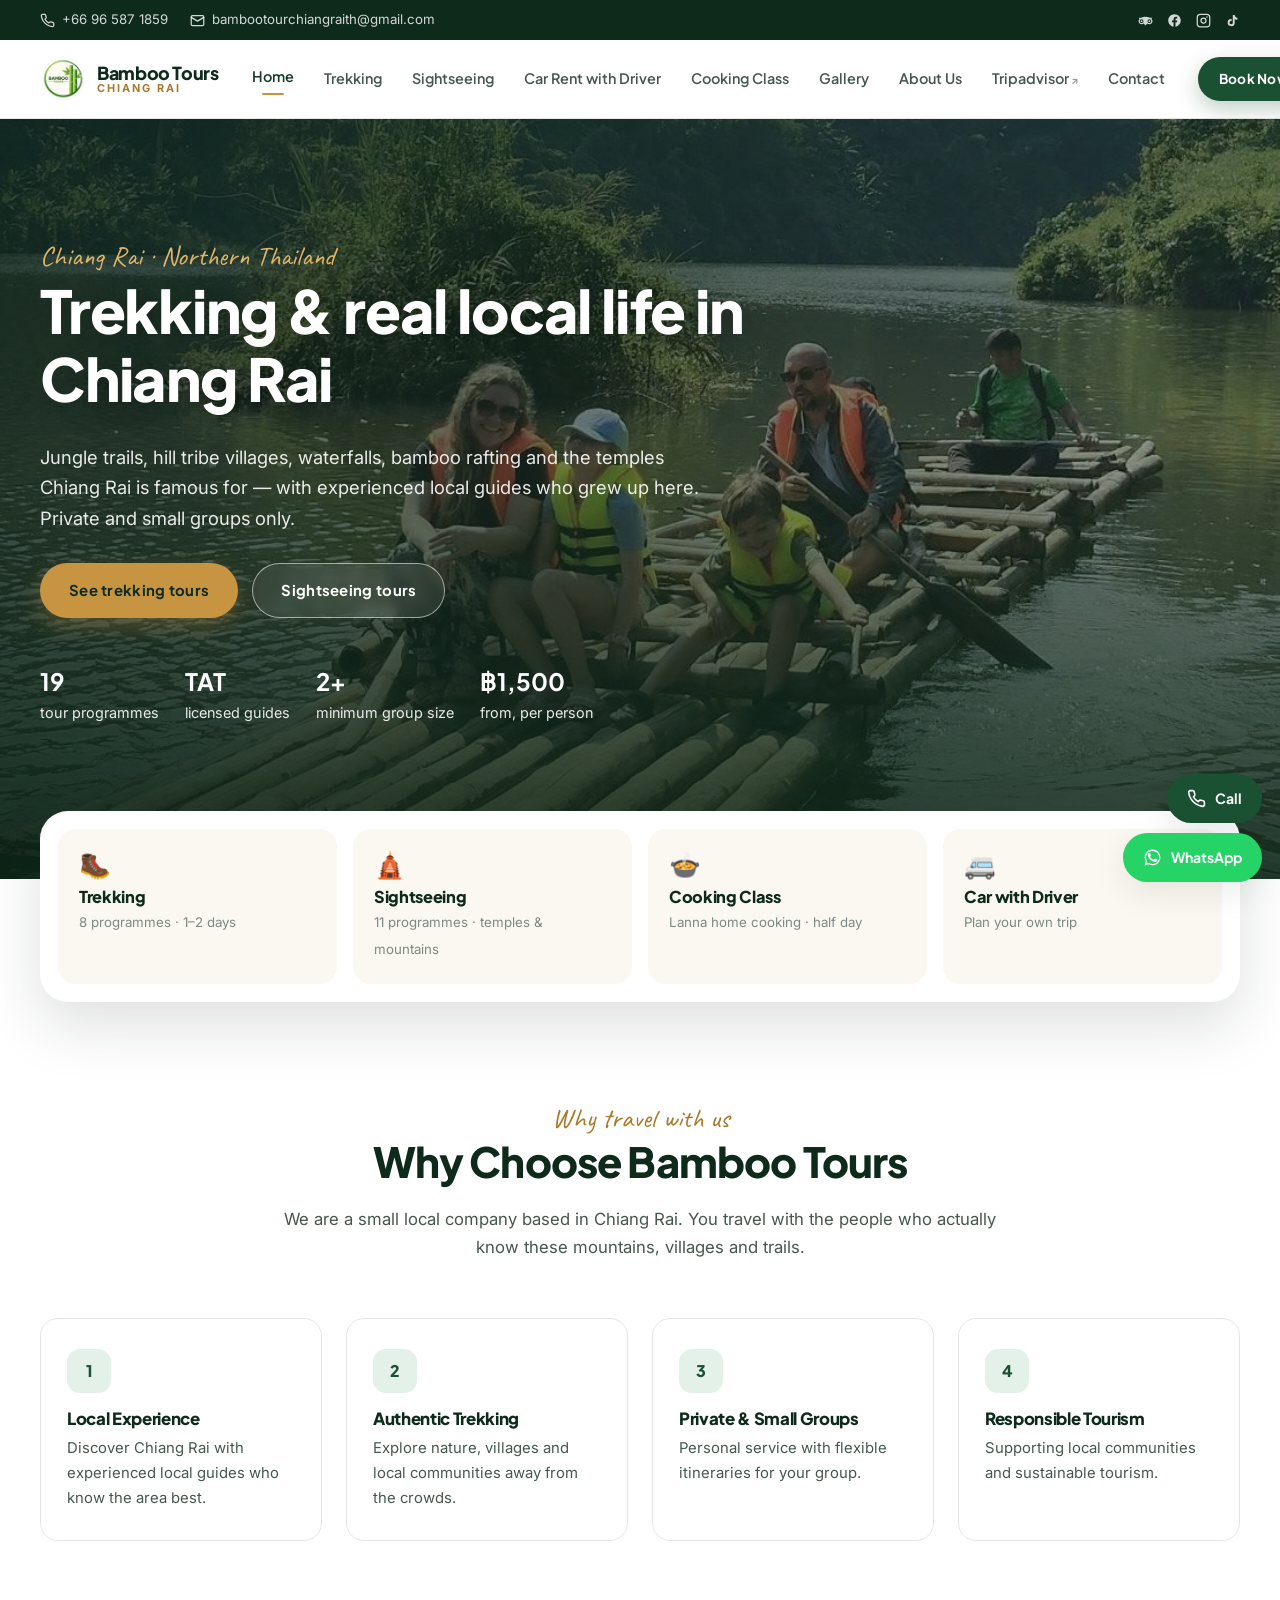
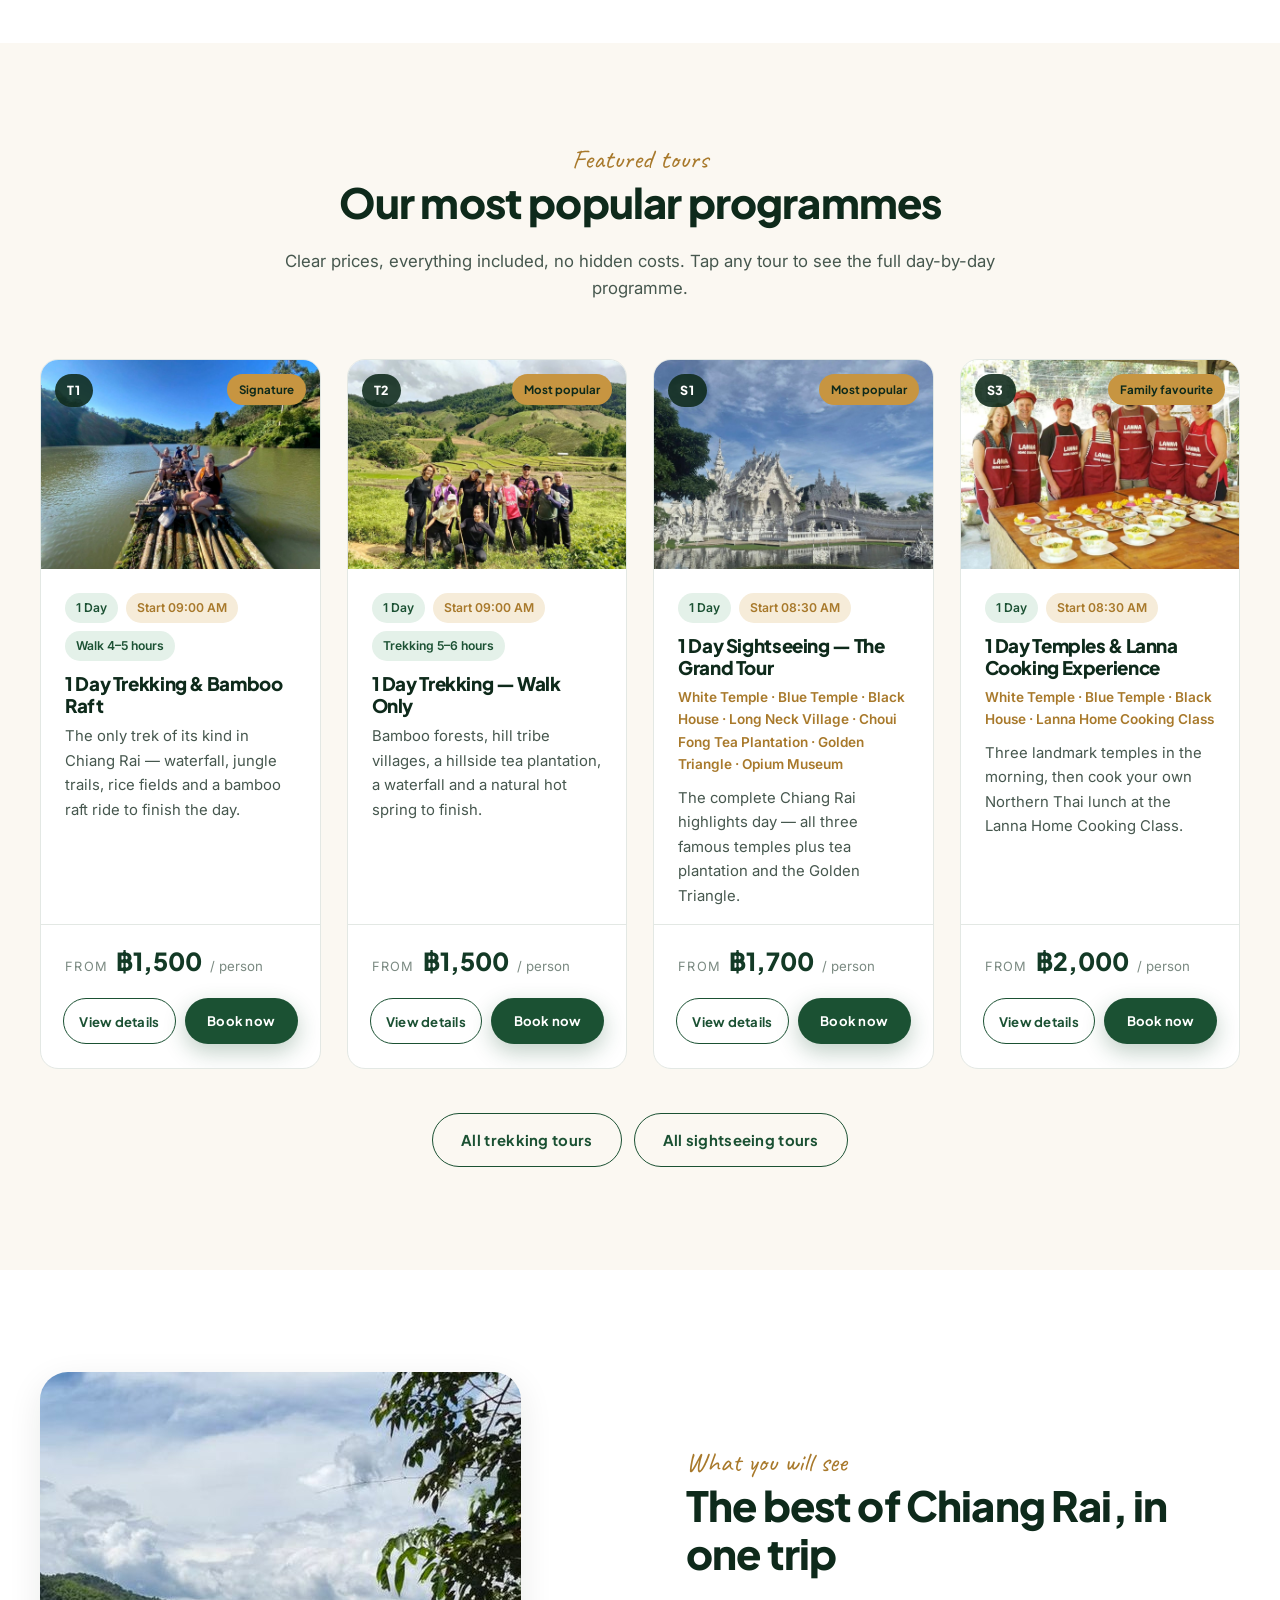
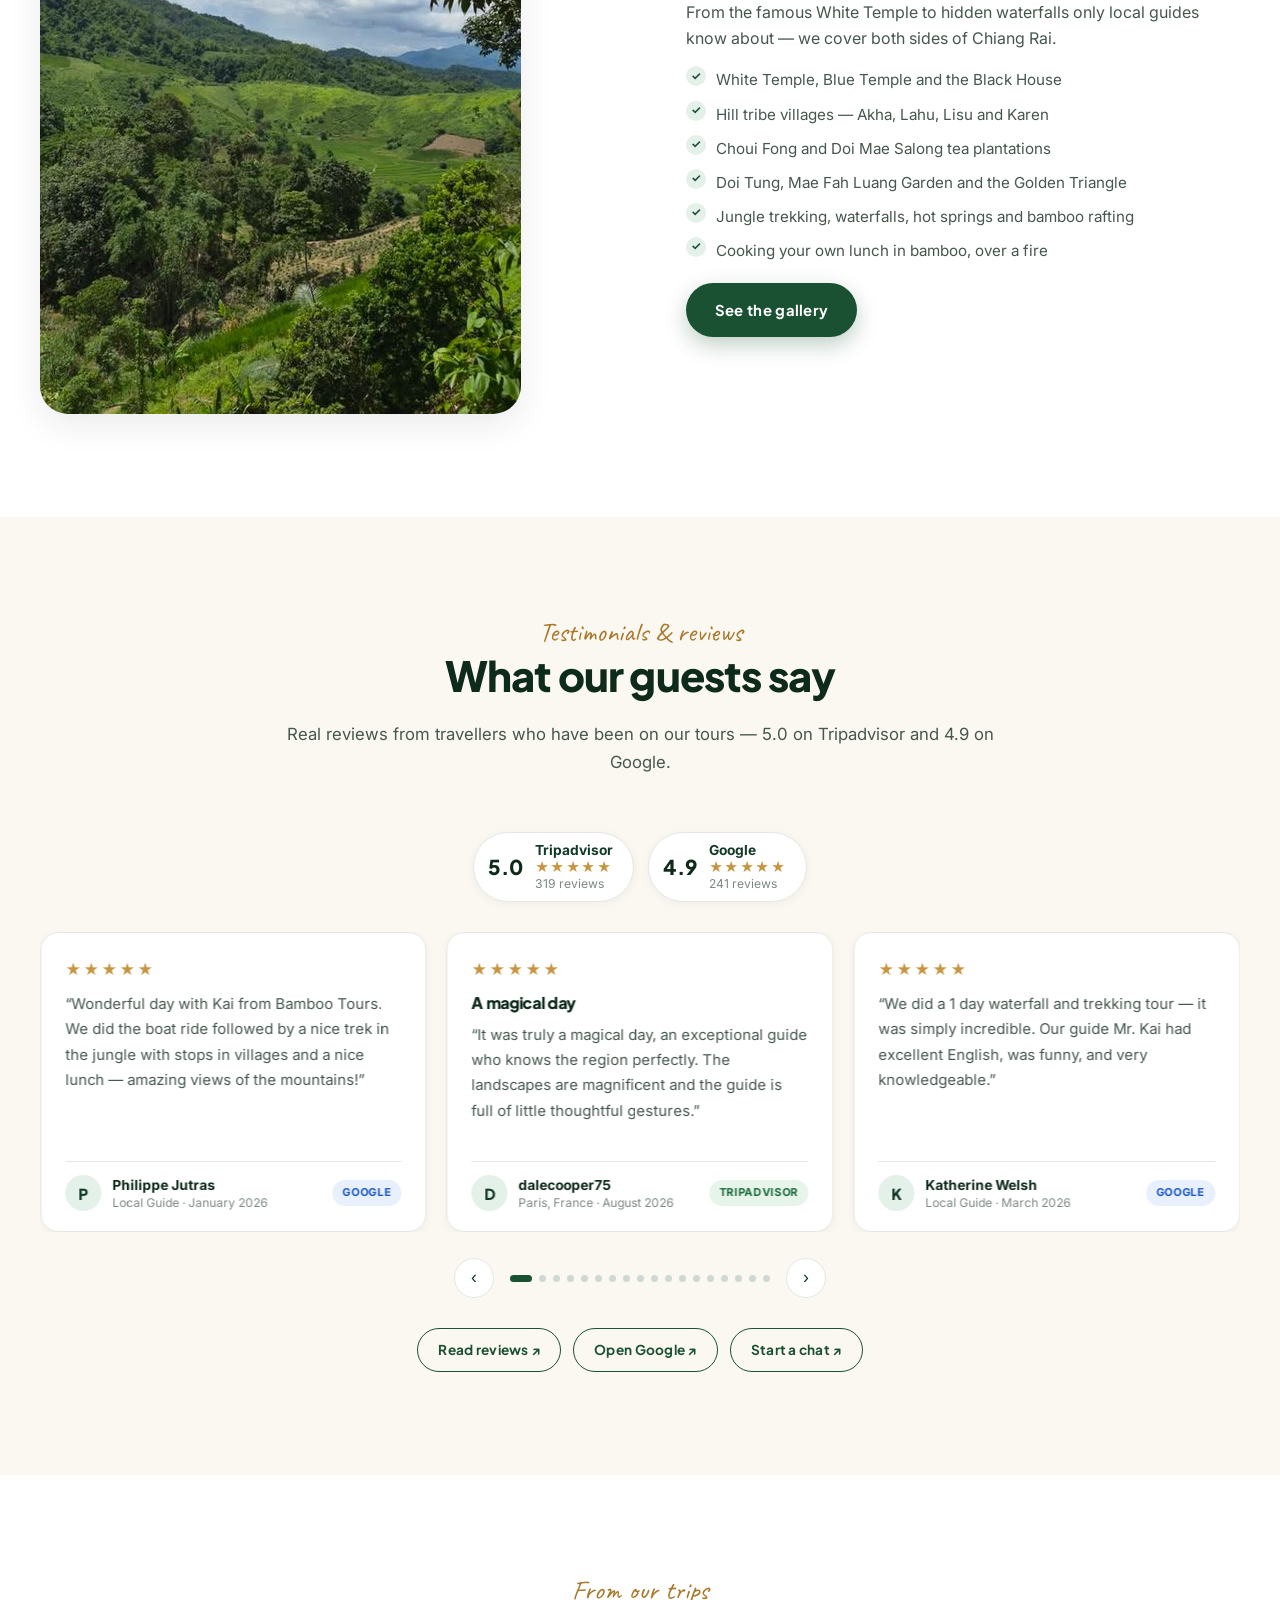
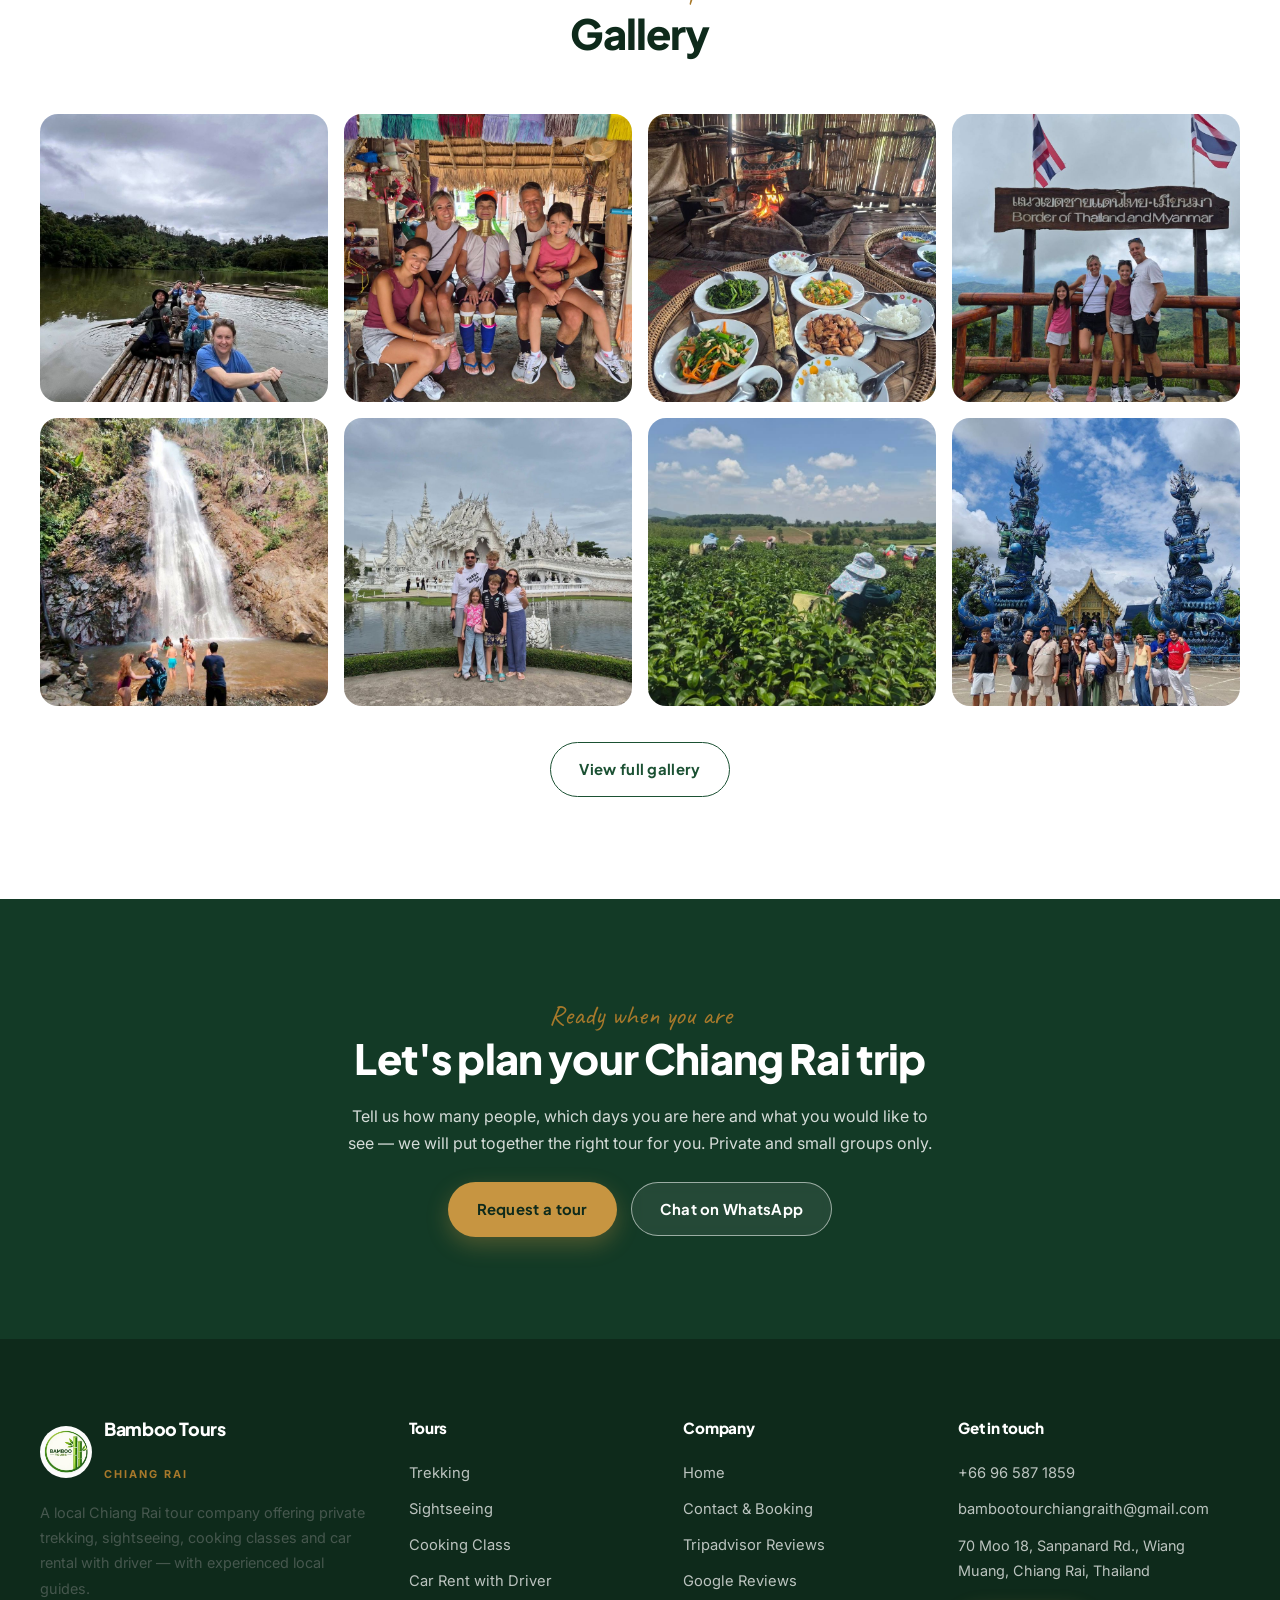
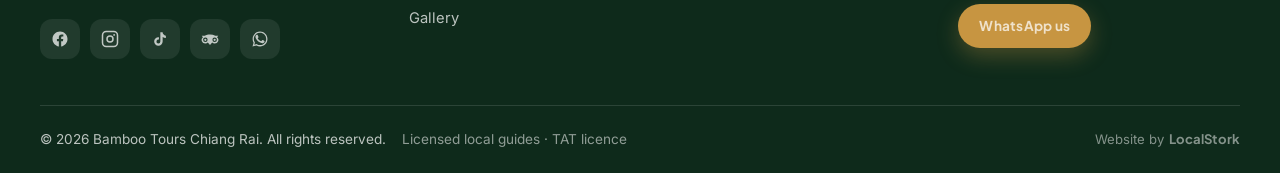
==== index.html @ 24db9453 "Bamboo Tours Chiang Rai website Static site: 8 pages, plain HTML/CSS/JS, no build step. Preview buil" ====
<!DOCTYPE html>
<html lang="en">
<head>
<meta charset="utf-8">
<meta name="viewport" content="width=device-width, initial-scale=1">
<!-- keep the site in its own light colours: stops Chrome/Brave on Android
     from auto-inverting the page into dark mode -->
<meta name="color-scheme" content="only light">
<meta name="supported-color-schemes" content="light">
<meta name="theme-color" content="#0e2a1b">
<meta name="robots" content="noindex, nofollow">
<title>Bamboo Tours Chiang Rai — Trekking, Sightseeing &amp; Local Experiences</title>
<meta name="description" content="Private trekking, sightseeing, cooking classes and car rental with driver in Chiang Rai, Thailand. Local TAT-licensed guides, small groups, clear prices.">
<meta property="og:title" content="Bamboo Tours Chiang Rai — Trekking, Sightseeing &amp; Local Experiences">
<meta property="og:description" content="Private trekking, sightseeing, cooking classes and car rental with driver in Chiang Rai, Thailand. Local TAT-licensed guides, small groups, clear prices.">
<meta property="og:type" content="website">
<meta property="og:image" content="assets/images/rice-terrace-group.jpg">
<meta property="og:locale" content="en_US">
<link rel="icon" href="assets/images/logo-bamboo-tours.png">
<link rel="preconnect" href="https://fonts.googleapis.com">
<link rel="preconnect" href="https://fonts.gstatic.com" crossorigin>
<link href="https://fonts.googleapis.com/css2?family=Plus+Jakarta+Sans:wght@600;700;800&family=Inter:wght@400;500;600&family=Caveat:wght@600&display=swap" rel="stylesheet">
<link rel="stylesheet" href="assets/css/style.css">
</head>
<body data-base="">
<!-- ============ TOP BAR ============ -->
<div class="topbar">
  <div class="wrap">
    <div class="topbar-left">
      <a class="topbar-item" href="tel:+66965871859"><svg viewBox="0 0 24 24" fill="none" stroke="currentColor" stroke-width="2" stroke-linecap="round" stroke-linejoin="round"><path d="M22 16.92v3a2 2 0 0 1-2.18 2 19.79 19.79 0 0 1-8.63-3.07 19.5 19.5 0 0 1-6-6 19.79 19.79 0 0 1-3.07-8.67A2 2 0 0 1 4.11 2h3a2 2 0 0 1 2 1.72c.13.96.36 1.9.7 2.81a2 2 0 0 1-.45 2.11L8.09 9.91a16 16 0 0 0 6 6l1.27-1.27a2 2 0 0 1 2.11-.45c.9.34 1.85.57 2.81.7A2 2 0 0 1 22 16.92z"/></svg><span>+66 96 587 1859</span></a>
      <a class="topbar-item hide-sm" href="mailto:bambootourchiangraith@gmail.com"><svg viewBox="0 0 24 24" fill="none" stroke="currentColor" stroke-width="2" stroke-linecap="round" stroke-linejoin="round"><rect x="2" y="4" width="20" height="16" rx="2"/><path d="m22 7-10 6L2 7"/></svg><span>bambootourchiangraith@gmail.com</span></a>
    </div>
    <div class="topbar-right">
      
      <a class="topbar-item" href="https://www.tripadvisor.com/Attraction_Review-g297920-d13090022-Reviews-Bamboo_Tours-Chiang_Rai_Chiang_Rai_Province.html" target="_blank" rel="noopener" aria-label="Tripadvisor"><svg viewBox="0 0 24 24" fill="currentColor"><path d="M12 6c-2.6 0-5 .6-7 1.7H1l1.6 1.8A4.8 4.8 0 0 0 5.8 18a4.7 4.7 0 0 0 3.3-1.3L12 20l2.9-3.3a4.7 4.7 0 0 0 3.3 1.3 4.8 4.8 0 0 0 3.2-8.5L23 7.7h-4A14.6 14.6 0 0 0 12 6zm-6.2 10a3 3 0 1 1 0-6 3 3 0 0 1 0 6zm12.4 0a3 3 0 1 1 0-6 3 3 0 0 1 0 6zM5.8 11.5a1.5 1.5 0 1 0 0 3 1.5 1.5 0 0 0 0-3zm12.4 0a1.5 1.5 0 1 0 0 3 1.5 1.5 0 0 0 0-3z"/></svg></a>
      <a class="topbar-item" href="https://www.facebook.com/bambootrekkingtour" target="_blank" rel="noopener" aria-label="Facebook"><svg viewBox="0 0 24 24" fill="currentColor"><path d="M22 12.06C22 6.5 17.52 2 12 2S2 6.5 2 12.06c0 5.02 3.66 9.18 8.44 9.94v-7.03H7.9v-2.91h2.54V9.85c0-2.52 1.49-3.91 3.77-3.91 1.09 0 2.24.2 2.24.2v2.46h-1.26c-1.24 0-1.63.78-1.63 1.57v1.89h2.78l-.45 2.91h-2.33V22c4.78-.76 8.44-4.92 8.44-9.94z"/></svg></a>
      <a class="topbar-item soc-extra" href="https://www.instagram.com/bambootourschiangrai" target="_blank" rel="noopener" aria-label="Instagram"><svg viewBox="0 0 24 24" fill="none" stroke="currentColor" stroke-width="2"><rect x="2" y="2" width="20" height="20" rx="5"/><circle cx="12" cy="12" r="4"/><circle cx="17.5" cy="6.5" r="1.2" fill="currentColor" stroke="none"/></svg></a>
      <a class="topbar-item soc-extra" href="https://www.tiktok.com/@bambootours_chiangrai" target="_blank" rel="noopener" aria-label="TikTok"><svg viewBox="0 0 24 24" fill="currentColor"><path d="M16.6 5.82A4.28 4.28 0 0 1 15.54 3h-3.09v12.4a2.59 2.59 0 0 1-2.59 2.5 2.59 2.59 0 1 1 .74-5.07v-3.1a5.66 5.66 0 0 0-.74-.05A5.66 5.66 0 1 0 15.54 15.4V9.42a7.34 7.34 0 0 0 4.3 1.38V7.7a4.29 4.29 0 0 1-3.24-1.88z"/></svg></a>
    </div>
  </div>
</div>

<!-- ============ HEADER ============ -->
<header class="site-header">
  <div class="wrap">
    <a class="brand" href="index.html">
      <img src="assets/images/logo-bamboo-tours.png" alt="Bamboo Tours Chiang Rai logo">
      <span>
        <span class="brand-name">Bamboo Tours</span>
        <span class="brand-sub">Chiang Rai</span>
      </span>
    </a>

    <nav class="nav" id="nav">
        <a class="active" href="index.html">Home</a>
        <a href="trekking.html">Trekking</a>
        <a href="sightseeing.html">Sightseeing</a>
        <a href="car-rental.html">Car Rent with Driver</a>
        <a href="cooking-class.html">Cooking Class</a>
        <a href="gallery.html">Gallery</a>
        <a href="about.html">About Us</a>
        <a class="ext" href="https://www.tripadvisor.com/Attraction_Review-g297920-d13090022-Reviews-Bamboo_Tours-Chiang_Rai_Chiang_Rai_Province.html" target="_blank" rel="noopener">Tripadvisor</a>
        <a href="contact.html">Contact</a>
      <a class="btn btn-primary btn-sm nav-cta" href="contact.html">Book Now</a>
    </nav>

    <div class="header-cta">
      <a class="btn btn-primary btn-sm" href="contact.html">Book Now</a>
      <button class="burger" id="burger" aria-label="Menu"><span></span></button>
    </div>
  </div>
</header>

<!-- ============ HERO ============ -->
<section class="hero">
  <img class="bg-img" src="assets/images/rice-terrace-group.jpg" alt="" aria-hidden="true">
  <div class="hero-slides" id="hero-slides"></div>
  <div class="wrap">
    <span class="eyebrow">Chiang Rai · Northern Thailand</span>
    <h1>Trekking &amp; real local life in Chiang Rai</h1>
    <p class="hero-lead">Jungle trails, hill tribe villages, waterfalls, bamboo rafting and the temples Chiang Rai is famous for — with experienced local guides who grew up here. Private and small groups only.</p>
    <div class="hero-actions">
      <a class="btn btn-gold" href="trekking.html">See trekking tours</a>
      <a class="btn btn-ghost" href="sightseeing.html">Sightseeing tours</a>
    </div>
    <div class="hero-badges">
      <div><strong>19</strong>tour programmes</div>
      <div><strong>TAT</strong>licensed guides</div>
      <div><strong>2+</strong>minimum group size</div>
      <div><strong>฿1,500</strong>from, per person</div>
    </div>
  </div>
</section>

<!-- ============ CATEGORY STRIP ============ -->
<div class="cat-strip">
  <div class="wrap">
    <div class="cat-grid">
      <a class="cat-card" href="trekking.html"><span class="ico">🥾</span><h3>Trekking</h3><span class="small">8 programmes · 1–2 days</span></a>
      <a class="cat-card" href="sightseeing.html"><span class="ico">🛕</span><h3>Sightseeing</h3><span class="small">11 programmes · temples &amp; mountains</span></a>
      <a class="cat-card" href="cooking-class.html"><span class="ico">🍲</span><h3>Cooking Class</h3><span class="small">Lanna home cooking · half day</span></a>
      <a class="cat-card" href="car-rental.html"><span class="ico">🚐</span><h3>Car with Driver</h3><span class="small">Plan your own trip</span></a>
    </div>
  </div>
</div>

<!-- ============ WHY ============ -->
<section>
  <div class="wrap">
    <div class="section-head">
      <span class="eyebrow">Why travel with us</span>
      <h2>Why Choose Bamboo Tours</h2>
      <p>We are a small local company based in Chiang Rai. You travel with the people who actually know these mountains, villages and trails.</p>
    </div>
    <div class="why-grid">
      <div class="why-card reveal"><div class="why-num">1</div><h3>Local Experience</h3><p>Discover Chiang Rai with experienced local guides who know the area best.</p></div>
      <div class="why-card reveal"><div class="why-num">2</div><h3>Authentic Trekking</h3><p>Explore nature, villages and local communities away from the crowds.</p></div>
      <div class="why-card reveal"><div class="why-num">3</div><h3>Private &amp; Small Groups</h3><p>Personal service with flexible itineraries for your group.</p></div>
      <div class="why-card reveal"><div class="why-num">4</div><h3>Responsible Tourism</h3><p>Supporting local communities and sustainable tourism.</p></div>
    </div>
  </div>
</section>

<!-- ============ FEATURED TOURS ============ -->
<section class="bg-cream">
  <div class="wrap">
    <div class="section-head">
      <span class="eyebrow">Featured tours</span>
      <h2>Our most popular programmes</h2>
      <p>Clear prices, everything included, no hidden costs. Tap any tour to see the full day-by-day programme.</p>
    </div>
    <div class="tour-grid" id="featured-list"></div>
    <div class="center-actions">
      <a class="btn btn-outline" href="trekking.html">All trekking tours</a>
      <a class="btn btn-outline" href="sightseeing.html">All sightseeing tours</a>
    </div>
  </div>
</section>

<!-- ============ HIGHLIGHTS ============ -->
<section>
  <div class="wrap">
    <div class="split">
      <img src="assets/images/mountain-jungle-view.jpg" alt="">
      <div>
        <span class="eyebrow">What you will see</span>
        <h2>The best of Chiang Rai, in one trip</h2>
        <p>From the famous White Temple to hidden waterfalls only local guides know about — we cover both sides of Chiang Rai.</p>
        <ul class="tick">
          <li>White Temple, Blue Temple and the Black House</li>
          <li>Hill tribe villages — Akha, Lahu, Lisu and Karen</li>
          <li>Choui Fong and Doi Mae Salong tea plantations</li>
          <li>Doi Tung, Mae Fah Luang Garden and the Golden Triangle</li>
          <li>Jungle trekking, waterfalls, hot springs and bamboo rafting</li>
          <li>Cooking your own lunch in bamboo, over a fire</li>
        </ul>
        <a class="btn btn-primary" href="gallery.html">See the gallery</a>
      </div>
    </div>
  </div>
</section>

<!-- ============ REVIEWS ============ -->
<section class="bg-cream">
  <div class="wrap">
    <div class="section-head">
      <span class="eyebrow">Testimonials &amp; reviews</span>
      <h2>What our guests say</h2>
      <p>Real reviews from travellers who have been on our tours — 5.0 on Tripadvisor and 4.9 on Google.</p>
    </div>
    <div class="rev-wrap">
      <div class="rev-stats" id="rev-stats"></div>
      <div class="rev-view" id="rev-view"></div>
      <div class="rev-nav">
        <button class="rev-arrow" id="rev-prev" aria-label="Previous review">&#8249;</button>
        <div class="rev-dots" id="rev-dots"></div>
        <button class="rev-arrow" id="rev-next" aria-label="Next review">&#8250;</button>
      </div>
      <div class="rev-links">
        <a class="btn btn-outline btn-sm" href="https://www.tripadvisor.com/Attraction_Review-g297920-d13090022-Reviews-Bamboo_Tours-Chiang_Rai_Chiang_Rai_Province.html" target="_blank" rel="noopener">Read reviews ↗</a>
        <a class="btn btn-outline btn-sm" href="https://www.google.com/search?q=bamboo+tours+chiang+rai" target="_blank" rel="noopener">Open Google ↗</a>
        <a class="btn btn-outline btn-sm" data-wa="Hello Bamboo Tours! I saw your website and would like to ask about a tour." href="https://wa.me/66965871859" target="_blank" rel="noopener">Start a chat ↗</a>
      </div>
    </div>
  </div>
</section>

<!-- ============ GALLERY PREVIEW ============ -->
<section>
  <div class="wrap">
    <div class="section-head">
      <span class="eyebrow">From our trips</span>
      <h2>Gallery</h2>
    </div>
    <div class="gal-grid" id="gallery-grid" data-limit="8"></div>
    <div class="center-actions" style="margin-top:36px"><a class="btn btn-outline" href="gallery.html">View full gallery</a></div>
  </div>
</section>

<!-- ============ CTA BAND ============ -->
<section class="cta-band">
  <div class="wrap">
    <span class="eyebrow">Ready when you are</span>
    <h2>Let's plan your Chiang Rai trip</h2>
    <p>Tell us how many people, which days you are here and what you would like to see — we will put together the right tour for you. Private and small groups only.</p>
    <div class="cta-actions">
      <a class="btn btn-gold" href="contact.html">Request a tour</a>
      <a class="btn btn-ghost" data-wa="Hello Bamboo Tours! I would like to plan a trip in Chiang Rai." href="https://wa.me/66965871859" target="_blank" rel="noopener">Chat on WhatsApp</a>
    </div>
  </div>
</section>

<!-- ============ FOOTER ============ -->
<footer class="site-footer">
  <div class="wrap">
    <div class="foot-grid">
      <div>
        <div class="foot-brand">
          <img src="assets/images/logo-bamboo-tours.png" alt="">
          <span>
            <span class="brand-name">Bamboo Tours</span><br>
            <span class="brand-sub">Chiang Rai</span>
          </span>
        </div>
        <p class="small">A local Chiang Rai tour company offering private trekking, sightseeing, cooking classes and car rental with driver — with experienced local guides.</p>
        <div class="socials">
          <a href="https://www.facebook.com/bambootrekkingtour" target="_blank" rel="noopener" aria-label="Facebook"><svg viewBox="0 0 24 24" fill="currentColor"><path d="M22 12.06C22 6.5 17.52 2 12 2S2 6.5 2 12.06c0 5.02 3.66 9.18 8.44 9.94v-7.03H7.9v-2.91h2.54V9.85c0-2.52 1.49-3.91 3.77-3.91 1.09 0 2.24.2 2.24.2v2.46h-1.26c-1.24 0-1.63.78-1.63 1.57v1.89h2.78l-.45 2.91h-2.33V22c4.78-.76 8.44-4.92 8.44-9.94z"/></svg></a>
          <a href="https://www.instagram.com/bambootourschiangrai" target="_blank" rel="noopener" aria-label="Instagram"><svg viewBox="0 0 24 24" fill="none" stroke="currentColor" stroke-width="2"><rect x="2" y="2" width="20" height="20" rx="5"/><circle cx="12" cy="12" r="4"/><circle cx="17.5" cy="6.5" r="1.2" fill="currentColor" stroke="none"/></svg></a>
          <a href="https://www.tiktok.com/@bambootours_chiangrai" target="_blank" rel="noopener" aria-label="TikTok"><svg viewBox="0 0 24 24" fill="currentColor"><path d="M16.6 5.82A4.28 4.28 0 0 1 15.54 3h-3.09v12.4a2.59 2.59 0 0 1-2.59 2.5 2.59 2.59 0 1 1 .74-5.07v-3.1a5.66 5.66 0 0 0-.74-.05A5.66 5.66 0 1 0 15.54 15.4V9.42a7.34 7.34 0 0 0 4.3 1.38V7.7a4.29 4.29 0 0 1-3.24-1.88z"/></svg></a>
          <a href="https://www.tripadvisor.com/Attraction_Review-g297920-d13090022-Reviews-Bamboo_Tours-Chiang_Rai_Chiang_Rai_Province.html" target="_blank" rel="noopener" aria-label="Tripadvisor"><svg viewBox="0 0 24 24" fill="currentColor"><path d="M12 6c-2.6 0-5 .6-7 1.7H1l1.6 1.8A4.8 4.8 0 0 0 5.8 18a4.7 4.7 0 0 0 3.3-1.3L12 20l2.9-3.3a4.7 4.7 0 0 0 3.3 1.3 4.8 4.8 0 0 0 3.2-8.5L23 7.7h-4A14.6 14.6 0 0 0 12 6zm-6.2 10a3 3 0 1 1 0-6 3 3 0 0 1 0 6zm12.4 0a3 3 0 1 1 0-6 3 3 0 0 1 0 6zM5.8 11.5a1.5 1.5 0 1 0 0 3 1.5 1.5 0 0 0 0-3zm12.4 0a1.5 1.5 0 1 0 0 3 1.5 1.5 0 0 0 0-3z"/></svg></a>
          <a href="https://wa.me/66965871859" target="_blank" rel="noopener" aria-label="WhatsApp"><svg viewBox="0 0 24 24" fill="currentColor"><path d="M17.47 14.38c-.3-.15-1.76-.87-2.03-.97-.27-.1-.47-.15-.67.15-.2.3-.77.96-.94 1.16-.17.2-.35.22-.65.07-.3-.15-1.26-.46-2.4-1.48-.89-.79-1.49-1.76-1.66-2.06-.17-.3-.02-.46.13-.61.14-.14.3-.35.45-.53.15-.18.2-.3.3-.5.1-.2.05-.38-.02-.53-.08-.15-.67-1.61-.92-2.21-.24-.58-.49-.5-.67-.51h-.57c-.2 0-.52.07-.8.38-.27.3-1.04 1.02-1.04 2.48s1.07 2.88 1.22 3.08c.15.2 2.1 3.2 5.08 4.49.71.3 1.26.49 1.7.63.71.23 1.36.2 1.87.12.57-.08 1.76-.72 2.01-1.41.25-.7.25-1.29.17-1.41-.07-.13-.27-.2-.57-.35zM12.04 2C6.58 2 2.13 6.45 2.13 11.91c0 1.75.46 3.45 1.32 4.95L2 22l5.25-1.38a9.87 9.87 0 0 0 4.79 1.22h.01c5.46 0 9.91-4.45 9.91-9.91C21.96 6.45 17.5 2 12.04 2zm0 18.15h-.01a8.2 8.2 0 0 1-4.19-1.15l-.3-.18-3.12.82.83-3.04-.2-.31a8.19 8.19 0 0 1-1.26-4.38c0-4.54 3.7-8.23 8.25-8.23 2.2 0 4.27.86 5.83 2.42a8.19 8.19 0 0 1 2.41 5.82c0 4.54-3.7 8.23-8.24 8.23z"/></svg></a>
        </div>
      </div>
      <div>
        <h4>Tours</h4>
        <ul class="foot-links">
          <li><a href="trekking.html">Trekking</a></li>
          <li><a href="sightseeing.html">Sightseeing</a></li>
          <li><a href="cooking-class.html">Cooking Class</a></li>
          <li><a href="car-rental.html">Car Rent with Driver</a></li>
          <li><a href="gallery.html">Gallery</a></li>
        </ul>
      </div>
      <div>
        <h4>Company</h4>
        <ul class="foot-links">
          <li><a href="index.html">Home</a></li>
          <li><a href="contact.html">Contact &amp; Booking</a></li>
          <li><a href="https://www.tripadvisor.com/Attraction_Review-g297920-d13090022-Reviews-Bamboo_Tours-Chiang_Rai_Chiang_Rai_Province.html" target="_blank" rel="noopener">Tripadvisor Reviews</a></li>
          <li><a href="https://www.google.com/search?q=bamboo+tours+chiang+rai" target="_blank" rel="noopener">Google Reviews</a></li>
        </ul>
      </div>
      <div>
        <h4>Get in touch</h4>
        <ul class="foot-links">
          <li><a href="tel:+66965871859">+66 96 587 1859</a></li>
          <li><a href="mailto:bambootourchiangraith@gmail.com">bambootourchiangraith@gmail.com</a></li>
          <li class="small">70 Moo 18, Sanpanard Rd., Wiang Muang, Chiang Rai, Thailand</li>
        </ul>
        <a class="btn btn-gold btn-sm" style="margin-top:14px" data-wa="Hello Bamboo Tours! I have a question about your tours." href="https://wa.me/66965871859" target="_blank" rel="noopener">WhatsApp us</a>
      </div>
    </div>
    <div class="foot-bottom">
      <span>&copy; <span data-year></span> Bamboo Tours Chiang Rai. All rights reserved.</span>
      <span class="foot-lic">Licensed local guides · TAT licence</span>
      <a class="built-by" href="https://localstork.com/en/" target="_blank" rel="noopener">
        <span>Website by</span> <b>LocalStork</b>
      </a>
    </div>
  </div>
</footer>

<!-- Floating chat buttons -->
<div class="float-chat">
  <a href="tel:+66965871859" class="call" aria-label="Call"><svg viewBox="0 0 24 24" fill="none" stroke="currentColor" stroke-width="2" stroke-linecap="round" stroke-linejoin="round"><path d="M22 16.92v3a2 2 0 0 1-2.18 2 19.79 19.79 0 0 1-8.63-3.07 19.5 19.5 0 0 1-6-6 19.79 19.79 0 0 1-3.07-8.67A2 2 0 0 1 4.11 2h3a2 2 0 0 1 2 1.72c.13.96.36 1.9.7 2.81a2 2 0 0 1-.45 2.11L8.09 9.91a16 16 0 0 0 6 6l1.27-1.27a2 2 0 0 1 2.11-.45c.9.34 1.85.57 2.81.7A2 2 0 0 1 22 16.92z"/></svg><span>Call</span></a>
  <a data-wa="Hello Bamboo Tours! I have a question about your tours." href="https://wa.me/66965871859" target="_blank" rel="noopener" aria-label="WhatsApp"><svg viewBox="0 0 24 24" fill="currentColor"><path d="M17.47 14.38c-.3-.15-1.76-.87-2.03-.97-.27-.1-.47-.15-.67.15-.2.3-.77.96-.94 1.16-.17.2-.35.22-.65.07-.3-.15-1.26-.46-2.4-1.48-.89-.79-1.49-1.76-1.66-2.06-.17-.3-.02-.46.13-.61.14-.14.3-.35.45-.53.15-.18.2-.3.3-.5.1-.2.05-.38-.02-.53-.08-.15-.67-1.61-.92-2.21-.24-.58-.49-.5-.67-.51h-.57c-.2 0-.52.07-.8.38-.27.3-1.04 1.02-1.04 2.48s1.07 2.88 1.22 3.08c.15.2 2.1 3.2 5.08 4.49.71.3 1.26.49 1.7.63.71.23 1.36.2 1.87.12.57-.08 1.76-.72 2.01-1.41.25-.7.25-1.29.17-1.41-.07-.13-.27-.2-.57-.35zM12.04 2C6.58 2 2.13 6.45 2.13 11.91c0 1.75.46 3.45 1.32 4.95L2 22l5.25-1.38a9.87 9.87 0 0 0 4.79 1.22h.01c5.46 0 9.91-4.45 9.91-9.91C21.96 6.45 17.5 2 12.04 2zm0 18.15h-.01a8.2 8.2 0 0 1-4.19-1.15l-.3-.18-3.12.82.83-3.04-.2-.31a8.19 8.19 0 0 1-1.26-4.38c0-4.54 3.7-8.23 8.25-8.23 2.2 0 4.27.86 5.83 2.42a8.19 8.19 0 0 1 2.41 5.82c0 4.54-3.7 8.23-8.24 8.23z"/></svg><span>WhatsApp</span></a>
</div>

<div class="modal-back" id="modal-back"></div>
<div class="lightbox" id="lightbox"><button class="modal-x" aria-label="Close">&times;</button><img id="lightbox-img" alt=""></div>

<script src="assets/js/data.js"></script>

<script src="assets/js/main.js"></script>
</body>
</html>
---- assets/css/style.css ----
/* ==========================================================================
   BAMBOO TOURS CHIANG RAI — STYLESHEET
   Brand: deep bamboo green + warm gold on cream. Clean, calm, luxury.
   ========================================================================== */

:root {
  /* Always render in our own light palette. Without this, Chrome / Brave on
     Android can force the whole site into a dark theme and the photos and
     cards come out grey. */
  color-scheme: only light;

  /* Brand */
  --green-900: #0e2a1b;
  --green-800: #133a26;
  --green-700: #1b5133;
  --green-600: #256b44;
  --green-500: #2f8553;
  --green-300: #8cc4a3;
  --green-100: #e4f1e9;

  --gold-600: #a8792b;
  --gold-500: #c79541;
  --gold-400: #ddb56b;
  --gold-100: #f6ecd9;

  /* Neutrals */
  --ink: #14211a;
  --ink-soft: #46574e;
  --ink-mute: #7b8a82;
  --line: #e3e8e4;
  --cream: #fbf8f2;
  --cream-2: #f4efe5;
  --white: #ffffff;

  --radius: 18px;
  --radius-sm: 12px;
  --radius-lg: 28px;
  --shadow-sm: 0 2px 10px rgba(20, 33, 26, 0.05);
  --shadow: 0 10px 34px rgba(20, 33, 26, 0.09);
  --shadow-lg: 0 24px 60px rgba(20, 33, 26, 0.14);

  --font-head: "Plus Jakarta Sans", system-ui, -apple-system, "Segoe UI", sans-serif;
  --font-body: "Inter", system-ui, -apple-system, "Segoe UI", sans-serif;
  --font-script: "Caveat", cursive;

  --wrap: 1200px;
  --topbar-h: 40px;
}

/* ---------- Base ---------- */
* { box-sizing: border-box; }
html { scroll-behavior: smooth; -webkit-text-size-adjust: 100%; overflow-x: hidden; }
body {
  margin: 0;
  font-family: var(--font-body);
  color: var(--ink);
  background: var(--white);
  font-size: 16px;
  line-height: 1.65;
  overflow-x: hidden;
}
img { max-width: 100%; display: block; }
a { color: inherit; text-decoration: none; }
h1, h2, h3, h4 {
  font-family: var(--font-head);
  font-weight: 800;
  line-height: 1.15;
  letter-spacing: -0.02em;
  margin: 0 0 0.5em;
  color: var(--green-900);
}
h1 { font-size: clamp(2.1rem, 5.2vw, 3.7rem); }
h2 { font-size: clamp(1.7rem, 3.6vw, 2.6rem); }
h3 { font-size: clamp(1.15rem, 2vw, 1.4rem); }
p { margin: 0 0 1em; color: var(--ink-soft); }
.wrap { width: min(100% - 40px, var(--wrap)); margin-inline: auto; }
section { padding: clamp(56px, 8vw, 104px) 0; }
.bg-cream { background: var(--cream); }
.bg-cream-2 { background: var(--cream-2); }

/* ---------- Shared bits ---------- */
.eyebrow {
  font-family: var(--font-script);
  font-size: 1.7rem;
  color: var(--gold-600);
  display: block;
  line-height: 1;
  margin-bottom: 6px;
}
.section-head { text-align: center; max-width: 720px; margin: 0 auto clamp(32px, 5vw, 56px); }
.section-head p { font-size: 1.05rem; }
.section-head--left { text-align: left; margin-inline: 0; }

.btn {
  display: inline-flex;
  align-items: center;
  justify-content: center;
  gap: 9px;
  padding: 14px 28px;
  border-radius: 999px;
  font-family: var(--font-head);
  font-weight: 700;
  font-size: 0.93rem;
  letter-spacing: 0.02em;
  border: 1.5px solid transparent;
  cursor: pointer;
  transition: transform 0.18s ease, box-shadow 0.18s ease, background 0.18s ease, color 0.18s ease;
  white-space: nowrap;
}
.btn:hover { transform: translateY(-2px); }
.btn-primary { background: var(--green-700); color: #fff; box-shadow: 0 8px 22px rgba(27, 81, 51, 0.28); }
.btn-primary:hover { background: var(--green-800); }
.btn-gold { background: var(--gold-500); color: var(--green-900); box-shadow: 0 8px 22px rgba(199, 149, 65, 0.32); }
.btn-gold:hover { background: var(--gold-400); }
.btn-ghost { border-color: rgba(255, 255, 255, 0.55); color: #fff; backdrop-filter: blur(6px); background: rgba(255, 255, 255, 0.08); }
.btn-ghost:hover { background: rgba(255, 255, 255, 0.18); }
.btn-outline { border-color: var(--green-700); color: var(--green-700); background: transparent; }
.btn-outline:hover { background: var(--green-700); color: #fff; }
.btn-sm { padding: 10px 20px; font-size: 0.85rem; }
.btn-wide { width: 100%; }

/* ---------- Top bar ---------- */
.topbar {
  background: var(--green-900);
  color: rgba(255, 255, 255, 0.82);
  font-size: 0.83rem;
  height: var(--topbar-h);
  display: flex;
  align-items: center;
}
.topbar .wrap { display: flex; align-items: center; justify-content: space-between; gap: 18px; }
.topbar a { color: inherit; transition: color 0.2s; }
.topbar a:hover { color: var(--gold-400); }
.topbar-left { display: flex; gap: 22px; align-items: center; }
.topbar-right { display: flex; gap: 16px; align-items: center; }
.topbar-item { display: inline-flex; align-items: center; gap: 7px; }
.topbar svg { width: 15px; height: 15px; flex: none; }

/* ---------- Header ---------- */
.site-header {
  position: sticky;
  top: 0;
  z-index: 60;
  background: rgba(255, 255, 255, 0.94);
  backdrop-filter: saturate(160%) blur(12px);
  border-bottom: 1px solid var(--line);
}
.site-header .wrap { display: flex; align-items: center; justify-content: space-between; gap: 20px; height: 78px; }
.brand { display: flex; align-items: center; gap: 11px; flex: none; }
.brand img { width: 46px; height: 46px; border-radius: 50%; }
.brand > span { display: flex; flex-direction: column; line-height: 1.1; }
.brand-name { display: block; white-space: nowrap; font-family: var(--font-head); font-weight: 800; font-size: 1.12rem; color: var(--green-900); line-height: 1.15; letter-spacing: -0.02em; }
.brand-sub { display: block; white-space: nowrap; font-size: 0.68rem; letter-spacing: 0.18em; text-transform: uppercase; color: var(--gold-600); font-weight: 700; }

.nav { display: flex; align-items: center; gap: 4px; }
.nav a {
  padding: 9px 13px;
  border-radius: 10px;
  font-family: var(--font-head);
  font-weight: 600;
  font-size: 0.9rem;
  color: var(--ink-soft);
  transition: color 0.2s, background 0.2s;
  white-space: nowrap;
}
.nav a:hover { color: var(--green-700); background: var(--green-100); }
.nav a.active { color: var(--green-800); }
.nav a.active::after {
  content: "";
  display: block;
  height: 2.5px;
  width: 22px;
  background: var(--gold-500);
  border-radius: 2px;
  margin: 4px auto -2px;
}
.nav .ext::after { content: " ↗"; font-size: 0.75em; opacity: 0.6; }
.nav-cta { display: none; }

.header-cta { display: flex; align-items: center; gap: 10px; }
.burger {
  display: none;
  width: 46px; height: 46px;
  border: 1px solid var(--line);
  background: #fff;
  border-radius: 12px;
  cursor: pointer;
  align-items: center; justify-content: center;
}
.burger span, .burger span::before, .burger span::after {
  content: ""; display: block; width: 20px; height: 2px; background: var(--green-800); border-radius: 2px; transition: 0.25s;
}
.burger span::before { transform: translateY(-6px); }
.burger span::after { transform: translateY(4px); }
body.menu-open .burger span { background: transparent; }
body.menu-open .burger span::before { transform: rotate(45deg); }
body.menu-open .burger span::after { transform: rotate(-45deg) translateY(-2px); }

/* ---------- Hero ---------- */
.hero {
  position: relative;
  min-height: min(86vh, 760px);
  display: flex;
  align-items: center;
  color: #fff;
  overflow: hidden;
  padding: 90px 0 120px;
}
.bg-img {
  position: absolute; inset: 0;
  width: 100%; height: 100%;
  object-fit: cover;
  transform: scale(1.04);
  filter: saturate(1.05);
  z-index: 0;
}
.hero::after {
  content: "";
  position: absolute; inset: 0; z-index: 1;
  background:
    linear-gradient(100deg, rgba(10, 32, 20, 0.66) 0%, rgba(10, 32, 20, 0.34) 52%, rgba(10, 32, 20, 0.10) 100%),
    linear-gradient(180deg, rgba(14, 42, 27, 0.50) 0%, rgba(14, 42, 27, 0.30) 42%, rgba(14, 42, 27, 0.86) 100%);
}
@media (max-width: 860px) {
  .hero::after {
    background: linear-gradient(180deg, rgba(14, 42, 27, 0.62) 0%, rgba(14, 42, 27, 0.48) 42%, rgba(14, 42, 27, 0.88) 100%);
  }
}
.hero .wrap { position: relative; z-index: 2; }
.hero h1 { color: #fff; max-width: 19ch; text-shadow: 0 2px 30px rgba(0, 0, 0, 0.35); }
.hero .eyebrow { color: var(--gold-400); }
.hero-lead { color: rgba(255, 255, 255, 0.9); font-size: clamp(1rem, 1.5vw, 1.15rem); max-width: 56ch; margin-bottom: 30px; }
.hero-actions { display: flex; flex-wrap: wrap; gap: 14px; }
.hero-badges { display: flex; flex-wrap: wrap; gap: 26px; margin-top: 44px; color: rgba(255,255,255,.9); font-size: .9rem; }
.hero-badges strong { display: block; font-family: var(--font-head); font-size: 1.5rem; color: #fff; }

/* Page banner (inner pages) */
.page-banner {
  position: relative; color: #fff; text-align: center;
  padding: clamp(64px, 9vw, 110px) 0;
  overflow: hidden;
}
.page-banner::after {
  content: ""; position: absolute; inset: 0; z-index: 1;
  background: linear-gradient(180deg, rgba(14,42,27,.72), rgba(14,42,27,.86));
}
.page-banner .wrap { position: relative; z-index: 2; }
.page-banner h1 { color: #fff; margin-bottom: 10px; }
.page-banner p { color: rgba(255,255,255,.86); max-width: 62ch; margin-inline: auto; }
.crumbs { font-size: .85rem; color: rgba(255,255,255,.7); margin-bottom: 14px; }
.crumbs a:hover { color: var(--gold-400); }

/* ---------- Category strip ---------- */
.cat-strip {
  position: relative;
  z-index: 5;
  margin-top: -68px;
}
.cat-grid {
  display: grid;
  grid-template-columns: repeat(4, 1fr);
  gap: 16px;
  background: #fff;
  padding: 18px;
  border-radius: var(--radius-lg);
  box-shadow: var(--shadow-lg);
}
.cat-card {
  display: block;
  padding: 22px 20px;
  border-radius: var(--radius);
  background: var(--cream);
  border: 1px solid transparent;
  transition: 0.22s;
}
.cat-card:hover { background: var(--green-100); border-color: var(--green-300); transform: translateY(-3px); }
.cat-card .ico { font-size: 1.6rem; line-height: 1; margin-bottom: 10px; display: block; }
.cat-card h3 { font-size: 1.02rem; margin-bottom: 2px; }
.cat-card span.small { font-size: 0.83rem; color: var(--ink-mute); }

/* ---------- Feature / why ---------- */
.why-grid { display: grid; grid-template-columns: repeat(4, 1fr); gap: 24px; }
.why-card { background: #fff; border: 1px solid var(--line); border-radius: var(--radius); padding: 30px 26px; transition: 0.22s; }
.why-card:hover { box-shadow: var(--shadow); transform: translateY(-4px); border-color: var(--green-300); }
.why-num {
  width: 44px; height: 44px; border-radius: 13px;
  background: var(--green-100); color: var(--green-700);
  display: grid; place-items: center;
  font-family: var(--font-head); font-weight: 800; margin-bottom: 16px;
}
.why-card h3 { font-size: 1.05rem; }
.why-card p { margin: 0; font-size: 0.93rem; }

/* ---------- Tour cards ---------- */
.tour-grid { display: grid; grid-template-columns: repeat(auto-fill, minmax(300px, 1fr)); gap: 26px; }
@media (min-width: 1180px) { .tour-grid { grid-template-columns: repeat(4, 1fr); } }
.tour-card {
  background: #fff;
  border: 1px solid var(--line);
  border-radius: var(--radius);
  overflow: hidden;
  display: flex;
  flex-direction: column;
  transition: 0.24s;
}
.tour-card:hover { box-shadow: var(--shadow); transform: translateY(-4px); }
.tour-media { position: relative; aspect-ratio: 4 / 3; overflow: hidden; background: var(--cream-2); }
.tour-media img { width: 100%; height: 100%; object-fit: cover; transition: transform 0.5s ease; }
.tour-card:hover .tour-media img { transform: scale(1.07); }
.tour-code {
  position: absolute; top: 14px; left: 14px;
  background: rgba(14, 42, 27, 0.88); color: #fff;
  font-family: var(--font-head); font-weight: 800; font-size: 0.78rem;
  padding: 6px 12px; border-radius: 999px; letter-spacing: 0.06em;
}
.tour-flag {
  position: absolute; top: 14px; right: 14px;
  background: var(--gold-500); color: var(--green-900);
  font-family: var(--font-head); font-weight: 700; font-size: 0.72rem;
  padding: 6px 12px; border-radius: 999px;
}
.tour-body { padding: 24px 24px 0; flex: 1; }
.tour-meta { display: flex; flex-wrap: wrap; gap: 8px; margin-bottom: 12px; }
.chip {
  font-size: 0.76rem; font-weight: 600;
  background: var(--green-100); color: var(--green-700);
  padding: 5px 11px; border-radius: 999px;
}
.chip-gold { background: var(--gold-100); color: var(--gold-600); }
.tour-card h3 { font-size: 1.17rem; margin-bottom: 8px; }
.tour-card .visits { font-size: 0.85rem; color: var(--gold-600); font-weight: 600; margin-bottom: 10px; }
.tour-card .summary { font-size: 0.93rem; margin-bottom: 16px; }

.price-line {
  display: flex; align-items: baseline; gap: 8px;
  padding: 16px 24px 0; border-top: 1px solid var(--line); margin-top: auto;
}
.price-from { font-size: 0.8rem; color: var(--ink-mute); text-transform: uppercase; letter-spacing: 0.1em; }
.price-big { font-family: var(--font-head); font-weight: 800; font-size: 1.55rem; color: var(--green-800); }
.price-unit { font-size: 0.83rem; color: var(--ink-mute); }
.tour-actions { display: flex; gap: 9px; padding: 16px 22px 24px; }
.tour-actions .btn { flex: 1 1 0; min-width: 0; padding: 11px 10px; font-size: 0.82rem; }

/* Price table inside details */
.ptable { width: 100%; border-collapse: collapse; font-size: 0.92rem; margin: 6px 0 4px; }
.ptable th {
  text-align: left; font-family: var(--font-head); font-size: 0.75rem; letter-spacing: 0.1em;
  text-transform: uppercase; color: var(--ink-mute); font-weight: 700;
  padding: 8px 12px; border-bottom: 1px solid var(--line);
}
.ptable td { padding: 11px 12px; border-bottom: 1px solid var(--line); }
.ptable tr:last-child td { border-bottom: 0; }
.ptable .amt { font-family: var(--font-head); font-weight: 800; color: var(--green-800); white-space: nowrap; }
.ptable tr.best td { background: var(--green-100); }

/* Detail modal */
.modal-back {
  position: fixed; inset: 0; z-index: 200;
  background: rgba(14, 42, 27, 0.6);
  backdrop-filter: blur(4px);
  display: none; align-items: flex-start; justify-content: center;
  padding: 24px; overflow-y: auto;
}
.modal-back.open { display: flex; }
.modal {
  background: #fff; border-radius: var(--radius-lg);
  width: min(100%, 760px); margin: auto;
  box-shadow: var(--shadow-lg); overflow: hidden;
  animation: pop 0.22s ease;
}
@keyframes pop { from { opacity: 0; transform: translateY(14px) scale(0.98); } }
.modal-hd { position: relative; }
.modal-hd img { width: 100%; height: 230px; object-fit: cover; }
.modal-x {
  position: absolute; top: 14px; right: 14px;
  width: 40px; height: 40px; border-radius: 50%;
  background: rgba(255, 255, 255, 0.92); border: 0; cursor: pointer;
  font-size: 1.3rem; line-height: 1; color: var(--green-900);
}
.modal-body { padding: 28px clamp(20px, 4vw, 36px) 32px; }
.modal-body h2 { font-size: 1.5rem; margin-bottom: 6px; }
.modal-body h4 {
  font-size: 0.78rem; letter-spacing: 0.12em; text-transform: uppercase;
  color: var(--gold-600); margin: 26px 0 10px;
}
.itin { list-style: none; padding: 0; margin: 0; }
.itin li { position: relative; padding: 0 0 14px 26px; font-size: 0.94rem; color: var(--ink-soft); }
.itin li::before {
  content: ""; position: absolute; left: 4px; top: 9px;
  width: 8px; height: 8px; border-radius: 50%; background: var(--green-500);
}
.itin li::after {
  content: ""; position: absolute; left: 7.5px; top: 21px; bottom: 2px; width: 1.5px; background: var(--line);
}
.itin li:last-child::after { display: none; }
.taglist { display: flex; flex-wrap: wrap; gap: 8px; }
.taglist .chip { font-size: 0.82rem; }
.chip-x { background: #fdecec; color: #a6382f; }

/* ---------- Tables (car rental) ---------- */
.rate-grid { display: grid; grid-template-columns: repeat(2, 1fr); gap: 26px; }
.rate-card { background: #fff; border: 1px solid var(--line); border-radius: var(--radius); padding: 28px; }
.rate-card h3 { font-size: 1.12rem; margin-bottom: 4px; }
.rate-card .note { font-size: 0.86rem; color: var(--ink-mute); margin-bottom: 16px; }

/* ---------- Cooking ---------- */
.split { display: grid; grid-template-columns: 1.05fr 1fr; gap: clamp(30px, 5vw, 64px); align-items: center; }
.split img { border-radius: var(--radius-lg); box-shadow: var(--shadow); }
.price-tag {
  display: inline-flex; flex-direction: column; align-items: flex-start;
  background: var(--green-800); color: #fff; border-radius: var(--radius);
  padding: 18px 26px; margin-bottom: 22px;
}
.price-tag .n { font-family: var(--font-head); font-weight: 800; font-size: 2.2rem; line-height: 1; }
.price-tag .u { font-size: 0.82rem; color: rgba(255, 255, 255, 0.75); margin-top: 6px; }
.tick { list-style: none; padding: 0; margin: 0 0 20px; }
.tick li { position: relative; padding-left: 30px; margin-bottom: 9px; color: var(--ink-soft); font-size: 0.95rem; }
.tick li::before {
  content: "✓"; position: absolute; left: 0; top: -1px;
  width: 20px; height: 20px; border-radius: 50%;
  background: var(--green-100); color: var(--green-700);
  display: grid; place-items: center; font-size: 0.72rem; font-weight: 700;
}
.sched-grid { display: grid; grid-template-columns: repeat(2, 1fr); gap: 26px; }
.sched { background: #fff; border: 1px solid var(--line); border-radius: var(--radius); overflow: hidden; }
.sched-hd { background: var(--green-800); color: #fff; padding: 16px 24px; }
.sched-hd h3 { color: #fff; margin: 0; font-size: 1.05rem; }
.sched-hd span { font-size: 0.88rem; color: var(--gold-400); font-weight: 600; }
.sched ol { list-style: none; margin: 0; padding: 20px 24px; }
.sched li { display: grid; grid-template-columns: 88px 1fr; gap: 12px; padding: 9px 0; border-bottom: 1px dashed var(--line); font-size: 0.92rem; }
.sched li:last-child { border-bottom: 0; }
.sched li b { font-family: var(--font-head); color: var(--green-700); font-size: 0.86rem; }
.menu-grid { display: grid; grid-template-columns: repeat(4, 1fr); gap: 22px; }
.menu-card { background: #fff; border: 1px solid var(--line); border-radius: var(--radius); padding: 24px; }
.menu-card h3 { font-size: 1rem; color: var(--gold-600); margin-bottom: 12px; }
.menu-card ul { list-style: none; padding: 0; margin: 0; }
.menu-card li { font-size: 0.9rem; color: var(--ink-soft); padding: 7px 0; border-bottom: 1px dashed var(--line); }
.menu-card li:last-child { border: 0; }

/* ---------- Gallery ---------- */
.gal-grid { display: grid; grid-template-columns: repeat(auto-fill, minmax(260px, 1fr)); gap: 16px; }
@media (max-width: 620px) {
  .gal-grid { grid-template-columns: repeat(2, 1fr); gap: 8px; }
  .gal-grid { width: calc(100% + 24px); margin-inline: -12px; }  /* use the side gutters too */
}
.gal-item {
  position: relative; margin: 0; width: 100%;   /* <figure> has a 40px browser margin - kill it */
  border-radius: var(--radius); overflow: hidden; aspect-ratio: 1;
  cursor: zoom-in; background: var(--cream-2);
}
.gal-item img { width: 100%; height: 100%; object-fit: cover; transition: transform 0.5s; }
.gal-item:hover img { transform: scale(1.08); }
.gal-cap {
  position: absolute; inset: auto 0 0 0; padding: 26px 16px 14px; color: #fff; font-size: 0.86rem;
  background: linear-gradient(transparent, rgba(14, 42, 27, 0.85)); opacity: 0; transition: 0.25s;
}
.gal-item:hover .gal-cap { opacity: 1; }
.lightbox {
  position: fixed; inset: 0; z-index: 240; background: rgba(8, 20, 14, 0.94);
  display: none; align-items: center; justify-content: center; padding: 24px;
}
.lightbox.open { display: flex; }
.lightbox img { width: min(96vw, 1000px); max-height: 86vh; object-fit: contain;
  border-radius: var(--radius); }   /* width, not max-width - a small source still fills the screen */
.lightbox .modal-x { top: 22px; right: 22px; position: fixed; }

/* ---------- Reviews ---------- */
.rev-grid { display: grid; grid-template-columns: repeat(3, 1fr); gap: 24px; }
.rev-card {
  background: #fff; border: 1px solid var(--line); border-radius: var(--radius);
  padding: 30px 28px; text-align: center; transition: 0.22s; display: block;
}
.rev-card:hover { box-shadow: var(--shadow); transform: translateY(-4px); border-color: var(--green-300); }
.rev-card .stars { color: var(--gold-500); font-size: 1.05rem; letter-spacing: 3px; margin-bottom: 10px; }
.rev-card h3 { font-size: 1.05rem; margin-bottom: 6px; }
.rev-card p { font-size: 0.9rem; margin: 0; }
.rev-card .go { display: inline-block; margin-top: 14px; font-weight: 700; color: var(--green-700); font-size: 0.88rem; font-family: var(--font-head); }

/* ---------- Booking form ---------- */
.book-shell { display: grid; grid-template-columns: 0.85fr 1.15fr; gap: clamp(28px, 5vw, 56px); align-items: start; }
.form-card { background: #fff; border: 1px solid var(--line); border-radius: var(--radius-lg); padding: clamp(24px, 4vw, 40px); box-shadow: var(--shadow); }
.f-row { display: grid; grid-template-columns: 1fr 1fr; gap: 16px; }
.field { margin-bottom: 16px; }
.field label {
  display: block; font-family: var(--font-head); font-weight: 700;
  font-size: 0.8rem; letter-spacing: 0.04em; color: var(--green-800); margin-bottom: 7px;
}
.field input, .field select, .field textarea {
  width: 100%; padding: 13px 15px;
  border: 1.5px solid var(--line); border-radius: var(--radius-sm);
  font-family: var(--font-body); font-size: 0.95rem; color: var(--ink);
  background: var(--cream); transition: 0.18s;
}
.field textarea { min-height: 110px; resize: vertical; }
.field input:focus, .field select:focus, .field textarea:focus {
  outline: 0; border-color: var(--green-500); background: #fff;
  box-shadow: 0 0 0 4px rgba(47, 133, 83, 0.12);
}
.form-note { font-size: 0.84rem; color: var(--ink-mute); margin-top: 14px; }
.send-row { display: grid; grid-template-columns: 1fr 1fr; gap: 12px; margin-top: 8px; }
.form-msg {
  display: none; margin-top: 16px; padding: 14px 16px; border-radius: var(--radius-sm);
  background: var(--green-100); color: var(--green-800); font-size: 0.9rem;
}
.form-msg.show { display: block; }
.form-msg.err { background: #fdecec; color: #a6382f; }

.contact-list { list-style: none; padding: 0; margin: 26px 0 0; }
.contact-list li { display: flex; gap: 14px; padding: 15px 0; border-bottom: 1px solid var(--line); }
.contact-list li:last-child { border: 0; }
.contact-list .ic {
  width: 42px; height: 42px; border-radius: 12px; flex: none;
  background: var(--green-100); color: var(--green-700);
  display: grid; place-items: center;
}
.contact-list .ic svg { width: 19px; height: 19px; }
.contact-list b { display: block; font-family: var(--font-head); font-size: 0.78rem; text-transform: uppercase; letter-spacing: 0.1em; color: var(--ink-mute); font-weight: 700; }
.contact-list span { color: var(--ink); font-size: 0.97rem; }
.contact-list a:hover span { color: var(--green-700); }

/* ---------- CTA band ---------- */
.cta-band { background: var(--green-800); color: #fff; text-align: center; }
.cta-band h2 { color: #fff; }
.cta-band p { color: rgba(255, 255, 255, 0.82); max-width: 60ch; margin-inline: auto; }
.cta-actions { display: flex; gap: 14px; justify-content: center; flex-wrap: wrap; margin-top: 26px; }

/* ---------- Footer ---------- */
.site-footer { background: var(--green-900); color: rgba(255, 255, 255, 0.72); padding: clamp(50px, 7vw, 80px) 0 0; }
.foot-grid { display: grid; grid-template-columns: 1.4fr 1fr 1fr 1.2fr; gap: 40px; }
.site-footer h4 { color: #fff; font-size: 0.95rem; margin-bottom: 18px; }
.site-footer a { color: rgba(255, 255, 255, 0.72); }
.site-footer a:hover { color: var(--gold-400); }
.foot-links { list-style: none; padding: 0; margin: 0; }
.foot-links li { padding: 6px 0; font-size: 0.92rem; }
.foot-brand { display: flex; gap: 12px; align-items: center; margin-bottom: 16px; }
.foot-brand img { width: 52px; height: 52px; border-radius: 50%; }
.foot-brand .brand-name { color: #fff; }
.site-footer .small { font-size: 0.9rem; line-height: 1.75; }
.socials { display: flex; gap: 10px; margin-top: 18px; }
.socials a {
  width: 40px; height: 40px; border-radius: 12px;
  background: rgba(255, 255, 255, 0.08); display: grid; place-items: center; transition: 0.2s;
}
.socials a:hover { background: var(--gold-500); color: var(--green-900); }
.socials svg { width: 18px; height: 18px; }
.foot-bottom {
  margin-top: 46px; border-top: 1px solid rgba(255, 255, 255, 0.12);
  padding: 22px 0; font-size: 0.85rem;
  display: flex; justify-content: space-between; align-items: center;
  gap: 10px 16px; flex-wrap: wrap;
}
.foot-bottom .foot-lic { opacity: 0.75; }
/* LocalStork credit - bottom right of the footer */
.built-by {
  margin-left: auto; display: inline-flex; align-items: baseline; gap: 5px;
  color: inherit; text-decoration: none; font-size: 0.82rem;
  opacity: 0.68; transition: opacity 0.2s ease, color 0.2s ease; white-space: nowrap;
}
.built-by b { font-family: var(--font-head); font-weight: 700; letter-spacing: 0.01em; }
.built-by:hover, .built-by:focus-visible { opacity: 1; color: var(--gold-400, #e9c46a); }
@media (max-width: 720px) {
  .foot-bottom { flex-direction: column; align-items: flex-start; text-align: left; }
  .built-by { margin-left: 0; }
}

/* ---------- Floating chat ---------- */
.float-chat {
  position: fixed; right: 18px; bottom: 18px; z-index: 120;
  display: flex; flex-direction: column; gap: 10px; align-items: flex-end;
}
.float-chat a {
  display: inline-flex; align-items: center; gap: 9px;
  background: #25d366; color: #fff; font-family: var(--font-head); font-weight: 700; font-size: 0.88rem;
  padding: 13px 20px; border-radius: 999px; box-shadow: var(--shadow);
  transition: transform 0.2s;
}
.float-chat a.call { background: var(--green-700); }
.float-chat a:hover { transform: translateY(-3px); }
.float-chat svg { width: 19px; height: 19px; }

/* ---------- Responsive ---------- */
@media (max-width: 1080px) {
  .why-grid, .menu-grid { grid-template-columns: repeat(2, 1fr); }
  .cat-grid { grid-template-columns: repeat(2, 1fr); }
  .foot-grid { grid-template-columns: repeat(2, 1fr); }
  .nav a { padding: 9px 9px; font-size: 0.85rem; }
}
@media (max-width: 940px) {
  .topbar-left .hide-sm { display: none; }
  .burger { display: flex; }
  .site-header { backdrop-filter: none; background: #fff; }
  body.menu-open::after {
    content: ""; position: fixed; inset: 0; z-index: 55;
    background: rgba(14, 42, 27, 0.45); backdrop-filter: blur(2px);
  }
  /* keep Call on phones too: if WhatsApp is not installed on the visitor's
     phone the WhatsApp link cannot open, and calling still works */
  .float-chat a.call span { display: none; }
  .float-chat a.call { padding: 13px; border-radius: 50%; background: var(--green-700); }
  .nav {
    position: fixed; inset: 0 0 0 auto; width: min(84vw, 340px);
    background: #fff; flex-direction: column; align-items: stretch;
    padding: 90px 22px 30px; gap: 2px;
    transform: translateX(105%); visibility: hidden;
    transition: transform 0.3s cubic-bezier(.4,0,.2,1), visibility 0.3s;
    box-shadow: var(--shadow-lg); overflow-y: auto; z-index: 70;
  }
  body.menu-open .nav { transform: translateX(0); visibility: visible; }
  .nav a { padding: 14px 14px; font-size: 1rem; border-radius: 12px; }
  .nav a.active::after { display: none; }
  .nav a.active { background: var(--green-100); color: var(--green-800); }
  .header-cta .btn { display: none; }
  .nav .nav-cta { display: flex; margin-top: 18px; }
  .split, .book-shell, .rate-grid, .sched-grid, .rev-grid { grid-template-columns: 1fr; }
  .rev-grid { gap: 16px; }
  .hero { min-height: 74vh; padding: 70px 0 100px; }
  .cat-strip { margin-top: -50px; }
}
@media (max-width: 620px) {
  .wrap { width: calc(100% - 32px); }
  .why-grid, .menu-grid, .cat-grid { grid-template-columns: 1fr; }
  .foot-grid { grid-template-columns: 1fr; gap: 30px; }
  .f-row, .send-row { grid-template-columns: 1fr; }
  .tour-grid { grid-template-columns: 1fr; }
  .hero-badges { gap: 18px; }
  .hero-badges > div { flex: 1 1 40%; }
  .float-chat a span { display: none; }
  .float-chat a { padding: 13px; border-radius: 50%; }
  .float-chat { right: 12px; bottom: 12px; }
  /* more room between "View details" and "Book now" on a phone */
  .tour-actions { gap: 12px; padding: 16px 18px 22px; }
  .sched li { grid-template-columns: 76px 1fr; }
  .modal-hd img { height: 170px; }
}

/* Reveal on scroll */
.reveal { opacity: 0; transform: translateY(22px); transition: opacity 0.6s ease, transform 0.6s ease; }
.reveal.in { opacity: 1; transform: none; }
@media (prefers-reduced-motion: reduce) {
  .reveal { opacity: 1; transform: none; transition: none; }
  html { scroll-behavior: auto; }
}

/* ==========================================================================
   LANGUAGE SWITCH  (EN / TH)  — top right of the page
   ========================================================================== */
.lang-switch {
  display: inline-flex;
  align-items: center;
  border: 1px solid rgba(255, 255, 255, 0.28);
  border-radius: 999px;
  overflow: hidden;
  font-family: var(--font-head);
  font-weight: 700;
  font-size: 0.74rem;
  letter-spacing: 0.06em;
  flex: none;
}
.lang-switch a {
  padding: 4px 11px;
  color: rgba(255, 255, 255, 0.72);
  line-height: 1.5;
  transition: background 0.2s, color 0.2s;
}
.lang-switch a:hover { color: #fff; background: rgba(255, 255, 255, 0.12); }
.lang-switch a.on { background: var(--gold-500); color: var(--green-900); }
.topbar-right { gap: 14px; }

/* ==========================================================================
   THAI TYPOGRAPHY
   Thai needs more line-height and no negative letter-spacing.
   ========================================================================== */
:root[lang="th"] {
  --font-head: "IBM Plex Sans Thai", "Plus Jakarta Sans", system-ui, sans-serif;
  --font-body: "Noto Sans Thai", "Inter", system-ui, sans-serif;
}
:root[lang="th"] body { line-height: 1.85; }
:root[lang="th"] h1,
:root[lang="th"] h2,
:root[lang="th"] h3,
:root[lang="th"] h4 { letter-spacing: 0; line-height: 1.4; }
:root[lang="th"] h1 { font-size: clamp(1.85rem, 4.4vw, 3rem); }
:root[lang="th"] h2 { font-size: clamp(1.5rem, 3.1vw, 2.2rem); }
:root[lang="th"] .eyebrow { font-family: var(--font-head); font-size: 0.82rem; font-weight: 700; letter-spacing: 0.12em; text-transform: uppercase; }
:root[lang="th"] .hero h1 { max-width: 22ch; }
:root[lang="th"] .btn { font-size: 0.88rem; letter-spacing: 0; }
:root[lang="th"] .tour-actions .btn { font-size: 0.8rem; }
:root[lang="th"] .price-from,
:root[lang="th"] .ptable th,
:root[lang="th"] .field label,
:root[lang="th"] .contact-list b,
:root[lang="th"] .modal-body h4 { letter-spacing: 0.02em; text-transform: none; }
:root[lang="th"] .brand-sub { letter-spacing: 0.18em; }
:root[lang="th"] .chip { font-size: 0.78rem; }
:root[lang="th"] .itin li,
:root[lang="th"] .tour-card .summary { line-height: 1.85; }
:root[lang="th"] .sched li { grid-template-columns: 92px 1fr; }
:root[lang="th"] .hero-badges strong { line-height: 1.3; }

@media (max-width: 520px) {
  .topbar-right .soc-extra { display: none; }
}

/* ==========================================================================
   HERO SLIDESHOW
   One photo every 4 seconds. Old slides out left, new slides in from right.
   ========================================================================== */
.hero-slides { position: absolute; inset: 0; overflow: hidden; z-index: 0; }
.hero-slide {
  position: absolute; inset: 0;
  width: 100%; height: 100%;
  object-fit: cover;
  transform: translateX(100%);
  transition: transform 1s cubic-bezier(0.65, 0, 0.35, 1);
  will-change: transform;
}
.hero-slide.is-active { transform: translateX(0); }
.hero-slide.is-out { transform: translateX(-100%); }
.hero-slide.no-anim { transition: none; }

/* Small dots so the viewer can see how many photos there are */
.hero-dots {
  position: absolute; left: 0; right: 0; bottom: 26px;
  display: flex; justify-content: center; gap: 7px; z-index: 3;
}
.hero-dots i {
  width: 7px; height: 7px; border-radius: 50%;
  background: rgba(255, 255, 255, 0.4);
  transition: background 0.3s, width 0.3s;
}
.hero-dots i.on { background: var(--gold-500); width: 22px; border-radius: 4px; }

@media (max-width: 620px) { .hero-dots { bottom: 14px; } .hero-dots i { width: 6px; height: 6px; } }

/* ==========================================================================
   HERO ON A PHONE
   The slide photos are 16:9. In the tall box a phone gives the hero, "cover"
   threw away about two thirds of every picture - people standing near the edge
   lost their heads - and the text sat over what was left, so all 11 slides
   looked the same. On a phone the slideshow becomes its own band above the
   text instead of a background behind it.
   ========================================================================== */
@media (max-width: 860px) {
  .hero {
    display: block;
    min-height: 0;
    padding: 0;
    overflow: visible;
    background: linear-gradient(168deg, #13351f 0%, #0c2516 100%);
  }
  .hero::after { display: none; }     /* no dark wash - there is nothing to darken now */
  .hero .bg-img { display: none; }    /* the band below replaces the backdrop */

  .hero-slides {
    position: relative; inset: auto;
    width: 100%;
    aspect-ratio: 3 / 2;              /* 16:9 photo, small trim at the sides */
  }
  .hero-dots { bottom: 10px; }

  .hero .wrap { padding: 26px 0 30px; }
  .hero h1 { font-size: 1.95rem; margin-bottom: 10px; }
  .hero-lead { font-size: 0.95rem; line-height: 1.55; margin-bottom: 20px; }
  .hero-badges { margin-top: 22px; gap: 14px 18px; }

  .cat-strip { margin-top: 0; }       /* it used to tuck up under the hero image */
}

/* People who ask for less motion get a gentle fade instead of the slide */
@media (prefers-reduced-motion: reduce) {
  .hero-slide { transition: opacity 0.8s ease; transform: none; opacity: 0; }
  .hero-slide.is-active { opacity: 1; transform: none; }
  .hero-slide.is-out { opacity: 0; transform: none; }
}

/* ---------- CAR RENTAL: vehicle photo cards ---------- */
.fleet-grid {
  display: grid;
  grid-template-columns: repeat(3, 1fr);
  gap: 22px;
  margin-bottom: 52px;
}
.fleet-card {
  background: #fff;
  border: 1px solid var(--line);
  border-radius: var(--radius-lg);
  overflow: hidden;
  box-shadow: var(--shadow-sm);
  transition: transform 0.3s ease, box-shadow 0.3s ease;
}
.fleet-card:hover { transform: translateY(-4px); box-shadow: var(--shadow); }
.fleet-shot {
  background: linear-gradient(180deg, #f4f6f4 0%, #e7ebe7 100%);
  aspect-ratio: 19 / 10;
  display: flex; align-items: center; justify-content: center;
  border-bottom: 1px solid var(--line);
  padding: 10px 18px 14px;
}
.fleet-shot img { width: 100%; height: 100%; object-fit: contain; display: block; mix-blend-mode: multiply; }
.fleet-card { display: flex; flex-direction: column; }
.fleet-body { padding: 18px 20px 20px; display: flex; flex-direction: column; flex: 1; }
.fleet-body p { flex: 1; }
.fleet-body h3 {
  font-size: 1.12rem; margin: 0 0 6px;
  display: flex; align-items: baseline; gap: 10px; flex-wrap: wrap;
}
.fleet-body h3 .seats {
  font-family: var(--font-body); font-size: 0.78rem; font-weight: 600;
  color: var(--green-700); background: var(--green-100);
  padding: 3px 10px; border-radius: 999px; white-space: nowrap;
}
.fleet-body p { font-size: 0.9rem; color: var(--ink-soft); margin: 0 0 14px; line-height: 1.6; }
.fleet-price {
  display: flex; align-items: baseline; gap: 6px; flex-wrap: wrap;
  margin: 0; padding-top: 13px; border-top: 1px solid var(--line);
}
.fleet-price span { font-size: 0.78rem; color: var(--ink-mute); }
.fleet-price b { font-family: var(--font-head); font-size: 1.25rem; color: var(--green-800); }
.fleet-price i { font-style: normal; font-size: 0.78rem; color: var(--ink-mute); }

/* tiny vehicle photo inside the price tables */
.vcell { display: flex; align-items: center; gap: 11px; }
.vcell > span { min-width: 0; }
img.vthumb {
  width: 52px; height: 30px; flex: none;
  object-fit: contain; border-radius: 5px;
  background: linear-gradient(180deg, #f4f6f4 0%, #e9ece9 100%);
  mix-blend-mode: multiply;
}
.ptable-car td:first-child { padding-top: 9px; padding-bottom: 9px; }

@media (max-width: 940px) { .fleet-grid { grid-template-columns: repeat(2, 1fr); gap: 18px; } }
@media (max-width: 620px) {
  .fleet-grid { grid-template-columns: 1fr; gap: 16px; margin-bottom: 40px; }
  .fleet-shot { aspect-ratio: 2 / 1; }
  img.vthumb { width: 44px; height: 26px; }
}

/* ---------- Never let a phone browser invert the site ---------- */
html { color-scheme: only light; }
@media (prefers-color-scheme: dark) {
  html, body { background: var(--white); color: var(--ink); }
  .bg-cream { background: var(--cream); }
  .bg-cream-2 { background: var(--cream-2); }
  .fleet-card, .rate-card, .tour-card, .sched, .menu-card { background: #fff; }
}

/* ---------- Floating WhatsApp button: get out of the way while scrolling ----
   On a phone the bubble sits in the bottom-right corner, which is exactly
   where the "Book now" button of a tour card lands. While the page is being
   scrolled we tuck the bubble away; it comes back half a second after the
   scrolling stops. ------------------------------------------------------- */
.float-chat { transition: transform 0.28s cubic-bezier(.4,0,.2,1), opacity 0.28s ease; }
body.float-away .float-chat { transform: translateX(72px); opacity: 0; pointer-events: none; }
@media (prefers-reduced-motion: reduce) {
  .float-chat { transition: opacity 0.2s ease; }
  body.float-away .float-chat { transform: none; }
}

/* ---------- A centred row of buttons ----------
   Flex + gap, so when the buttons wrap onto separate lines on a phone they
   keep a proper space between them instead of touching. */
.center-actions {
  display: flex;
  flex-wrap: wrap;
  justify-content: center;
  gap: 12px;
  margin-top: 44px;
}
@media (max-width: 620px) {
  .center-actions { gap: 12px; margin-top: 34px; }
  .center-actions .btn { width: 100%; max-width: 320px; }
}

/* ==========================================================================
   GUEST REVIEWS CAROUSEL (home page)
   One card slides out to the left while the next slides in from the right,
   every 4 seconds, looping for ever. 3 cards on a desktop, 2 on a tablet,
   1 on a phone.
   ========================================================================== */
.rev-wrap { position: relative; }

/* rating summary above the cards */
.rev-stats {
  display: flex; flex-wrap: wrap; justify-content: center; gap: 14px;
  margin: 0 0 30px;
}
.rev-stat {
  display: inline-flex; align-items: center; gap: 12px;
  background: #fff; border: 1px solid var(--line); border-radius: 999px;
  padding: 9px 20px 9px 14px; box-shadow: var(--shadow-sm);
}
.rev-stat .score { font-family: var(--font-head); font-weight: 800; font-size: 1.28rem; color: var(--green-900); line-height: 1; }
.rev-stat .meta { display: flex; flex-direction: column; line-height: 1.25; }
.rev-stat .meta b { font-size: 0.86rem; color: var(--green-800); font-weight: 700; }
.rev-stat .meta span { font-size: 0.76rem; color: var(--ink-mute); }
/* .meta span sets a grey colour, so this needs one more class to win */
.rev-stat .meta .tiny-stars { color: var(--gold-500); font-size: 0.85rem; letter-spacing: 1.5px; }

/* the moving strip */
.rev-view { overflow: hidden; }
.rev-track {
  display: flex;
  gap: 20px;
  transition: transform 0.75s cubic-bezier(0.65, 0, 0.35, 1);
  will-change: transform;
}
.rev-track.no-anim { transition: none; }
.rev-slide {
  flex: 0 0 calc((100% - 40px) / 3);
  background: #fff;
  border: 1px solid var(--line);
  border-radius: var(--radius);
  box-shadow: var(--shadow-sm);
  padding: 24px 24px 20px;
  display: flex; flex-direction: column;
  min-height: 258px;
}
.rev-slide .stars { color: var(--gold-500); letter-spacing: 2px; font-size: 0.95rem; margin-bottom: 10px; }
.rev-slide h4 {
  font-family: var(--font-head); font-weight: 800; font-size: 1rem;
  color: var(--green-900); margin: 0 0 9px; line-height: 1.35;
}
.rev-slide blockquote {
  margin: 0 0 16px; font-size: 0.93rem; line-height: 1.7; color: var(--ink-soft); flex: 1;
}
.rev-foot {
  display: flex; align-items: center; gap: 11px;
  border-top: 1px solid var(--line); padding-top: 13px;
}
.rev-avatar {
  width: 36px; height: 36px; flex: none; border-radius: 50%;
  background: var(--green-100); color: var(--green-800);
  display: flex; align-items: center; justify-content: center;
  font-family: var(--font-head); font-weight: 800; font-size: 0.95rem;
}
.rev-who { display: flex; flex-direction: column; line-height: 1.3; min-width: 0; }
.rev-who b { font-size: 0.86rem; color: var(--green-900); font-weight: 700; }
.rev-who span { font-size: 0.75rem; color: var(--ink-mute); white-space: nowrap; overflow: hidden; text-overflow: ellipsis; }
.rev-who b { overflow: hidden; text-overflow: ellipsis; white-space: nowrap; }
.rev-src {
  margin-left: auto; flex: none;
  font-size: 0.68rem; font-weight: 700; letter-spacing: 0.06em; text-transform: uppercase;
  padding: 4px 10px; border-radius: 999px; white-space: nowrap;
}
.rev-src.tripadvisor { background: #e6f4ea; color: #1b6b3a; }
.rev-src.google { background: #e8f0fe; color: #1a56c4; }

/* arrows + dots */
.rev-nav { display: flex; align-items: center; justify-content: center; gap: 16px; margin-top: 26px; }
.rev-nav .rev-arrow { flex: none; }
.rev-arrow {
  width: 40px; height: 40px; border-radius: 50%;
  border: 1px solid var(--line); background: #fff; cursor: pointer;
  display: flex; align-items: center; justify-content: center;
  color: var(--green-800); font-size: 1.1rem; line-height: 1;
  transition: background 0.2s, border-color 0.2s;
}
.rev-arrow:hover { background: var(--green-100); border-color: var(--green-300); }
.rev-dots { display: flex; gap: 7px; align-items: center; flex-wrap: wrap; justify-content: center; max-width: 300px; }
.rev-dots i { width: 7px; height: 7px; border-radius: 50%; background: #cfd8d2; cursor: pointer; transition: background 0.3s, width 0.3s; }
.rev-dots i.on { background: var(--green-700); width: 22px; border-radius: 4px; }

/* the three link cards, now a compact row under the carousel */
.rev-links { display: flex; flex-wrap: wrap; justify-content: center; gap: 12px; margin-top: 30px; }

@media (max-width: 940px) {
  .rev-slide { flex-basis: calc((100% - 20px) / 2); min-height: 244px; }
}
@media (max-width: 620px) {
  .rev-track { gap: 14px; }
  .rev-slide { flex-basis: 100%; min-height: 0; padding: 20px 20px 18px; }
  .rev-stats { gap: 10px; margin-bottom: 24px; }
  .rev-nav { gap: 10px; }
  .rev-dots { gap: 5px; max-width: none; }
  .rev-dots i { width: 6px; height: 6px; }
  .rev-dots i.on { width: 18px; }
  .rev-arrow { width: 36px; height: 36px; }
  .rev-links .btn { width: 100%; max-width: 320px; }
}
@media (prefers-reduced-motion: reduce) {
  .rev-track { transition: none; }
}

/* ---------- Photo card on the Contact page ----------
   Fills the space under the contact details so the left column balances the
   booking form beside it. Swap the picture by replacing
   assets/images/contact-photo.jpg — nothing else to change. */
.contact-photo {
  margin: 26px 0 0;
  border-radius: var(--radius);
  overflow: hidden;
  background: #fff;
  border: 1px solid var(--line);
  box-shadow: var(--shadow-sm);
}
.contact-photo img {
  width: 100%;
  aspect-ratio: 3 / 2;
  object-fit: cover;
  display: block;
}
.contact-photo figcaption {
  padding: 15px 18px 16px;
  border-top: 1px solid var(--line);
  display: flex;
  flex-direction: column;
  gap: 3px;
}
.contact-photo figcaption b {
  font-family: var(--font-head);
  font-size: 0.97rem;
  color: var(--green-900);
  line-height: 1.35;
}
.contact-photo figcaption span { font-size: 0.85rem; color: var(--ink-soft); line-height: 1.55; }
@media (max-width: 940px) { .contact-photo { margin-top: 22px; } }
@media (max-width: 620px) { .contact-photo img { aspect-ratio: 3 / 2; } }

/* ---------- About Us ---------- */
.abt-story { max-width: 780px; }
.abt-story h2 { margin-bottom: 18px; }
.abt-story p { font-size: 1.06rem; margin-bottom: 16px; }

.team-photo {
  flex: 0 0 auto; width: 128px; height: 128px; border-radius: 50%; overflow: hidden;
  background: var(--green-100); box-shadow: 0 0 0 4px var(--white), var(--shadow-sm);
}
.team-photo img { width: 100%; height: 100%; object-fit: cover; display: block; }
.team-photo.no-img { background: var(--green-100); }
.team-photo--lg { width: 172px; height: 172px; }

.team-founder {
  display: flex; gap: clamp(20px, 4vw, 38px); align-items: center;
  background: var(--white); border: 1px solid var(--line); border-radius: var(--radius-lg);
  padding: clamp(22px, 3.5vw, 36px); box-shadow: var(--shadow-sm);
  margin-bottom: clamp(22px, 3vw, 34px);
}
.team-body h3 { font-size: 1.32rem; margin: 0 0 3px; }
.team-nick { color: var(--ink-mute); font-weight: 500; }
.team-role {
  display: inline-block; font-family: var(--font-head); font-size: 0.8rem; font-weight: 700;
  letter-spacing: 0.08em; text-transform: uppercase; color: var(--green-600);
  background: var(--green-100); border-radius: 999px; padding: 4px 12px; margin-bottom: 12px;
}
.team-body p { margin: 0 0 14px; }
.team-meta { display: flex; flex-wrap: wrap; gap: 12px 26px; font-size: 0.9rem; color: var(--ink-soft); align-items: flex-start; }
.team-meta b {
  display: block; font-family: var(--font-head); font-size: 0.72rem; font-weight: 700;
  letter-spacing: 0.09em; text-transform: uppercase; color: var(--ink-mute); margin-bottom: 4px;
}
.tm-langs { flex: 0 0 auto; }
.tm-skills { flex: 1 1 260px; min-width: 0; }
.skill-chips { display: flex; flex-wrap: wrap; gap: 6px; }
.skill-chip {
  display: inline-block; background: var(--cream-2); color: var(--ink-soft);
  border: 1px solid var(--line); border-radius: 999px;
  padding: 3px 11px; font-size: 0.82rem; line-height: 1.45; white-space: nowrap;
}
.team-founder .skill-chip { background: var(--green-100); border-color: transparent; color: var(--green-700); font-weight: 600; }

.team-grid { display: grid; grid-template-columns: 1fr; gap: clamp(16px, 2.4vw, 22px); }
.team-card {
  display: flex; gap: clamp(18px, 3vw, 30px); align-items: center;
  background: var(--white); border: 1px solid var(--line); border-radius: var(--radius);
  padding: clamp(18px, 2.6vw, 28px); box-shadow: var(--shadow-sm);
}
.team-card h3 { font-size: 1.14rem; }

.team-sample {
  display: inline-block; background: var(--gold-100); color: var(--gold-600);
  border: 1px solid var(--gold-400); border-radius: 5px;
  font-family: var(--font-head); font-size: 0.68rem; font-weight: 700;
  letter-spacing: 0.1em; padding: 2px 8px; margin-bottom: 7px;
}

.val-grid { display: grid; grid-template-columns: repeat(auto-fit, minmax(230px, 1fr)); gap: clamp(14px, 2vw, 20px); }
.val-card {
  background: var(--white); border: 1px solid var(--line); border-radius: var(--radius);
  padding: 22px 24px; box-shadow: var(--shadow-sm);
}
.val-card b { display: block; font-family: var(--font-head); font-size: 1.04rem; color: var(--green-700); margin-bottom: 7px; }
.val-card p { margin: 0; font-size: 0.95rem; }

@media (max-width: 620px) {
  .team-founder, .team-card { flex-direction: column; text-align: center; }
  .team-photo { width: 136px; height: 136px; }
  .team-photo--lg { width: 150px; height: 150px; }
  .team-meta { justify-content: center; text-align: center; }
  .tm-langs, .tm-skills { flex: 1 1 100%; }
  .skill-chips { justify-content: center; }
}

/* ---------- About Us: the owner's closing line ---------- */
.abt-motto {
  margin: 26px 0 0; padding: 20px 26px;
  background: var(--green-100); border-radius: var(--radius);
  font-family: var(--font-head); font-size: 1.22rem; font-weight: 700;
  color: var(--green-700); line-height: 1.4; text-align: center;
}
.abt-motto span {
  display: block; margin-top: 7px;
  font-family: var(--font-body, inherit); font-size: 0.96rem; font-weight: 500;
  color: var(--ink-soft);
}
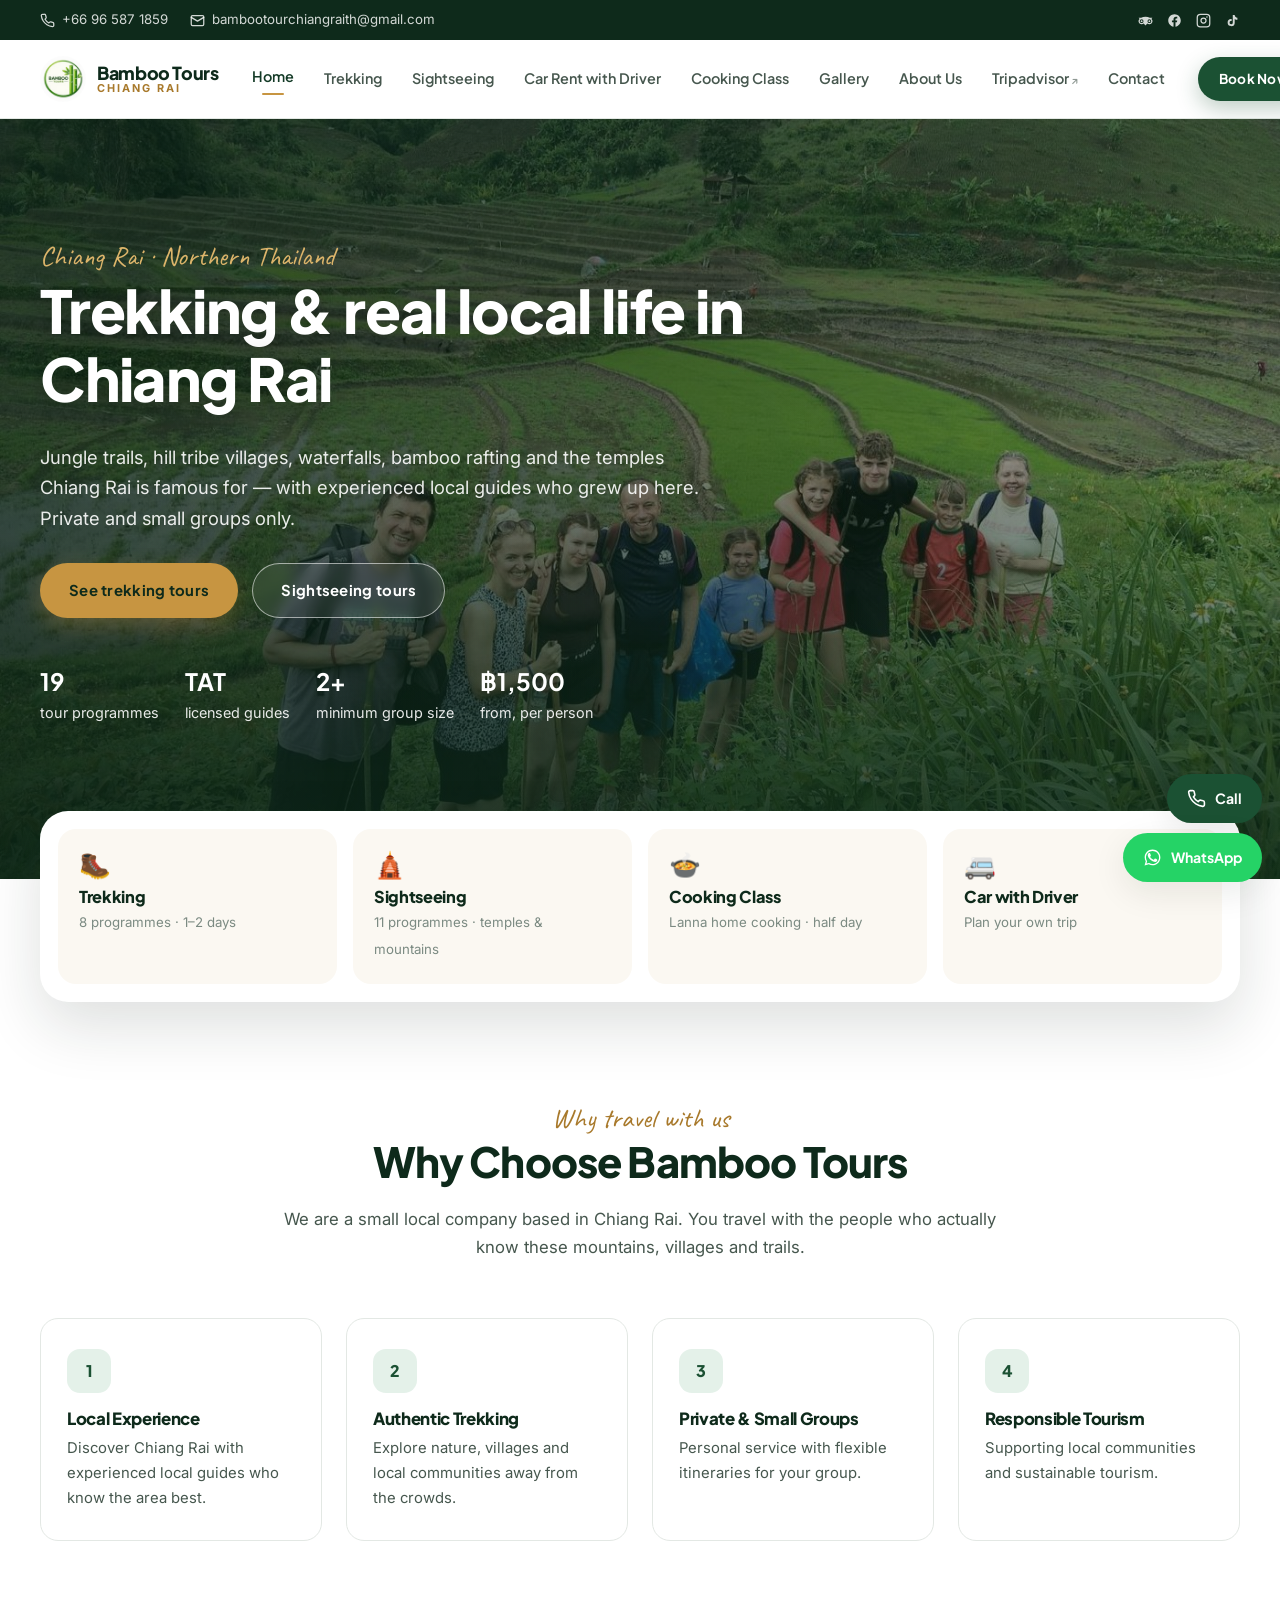
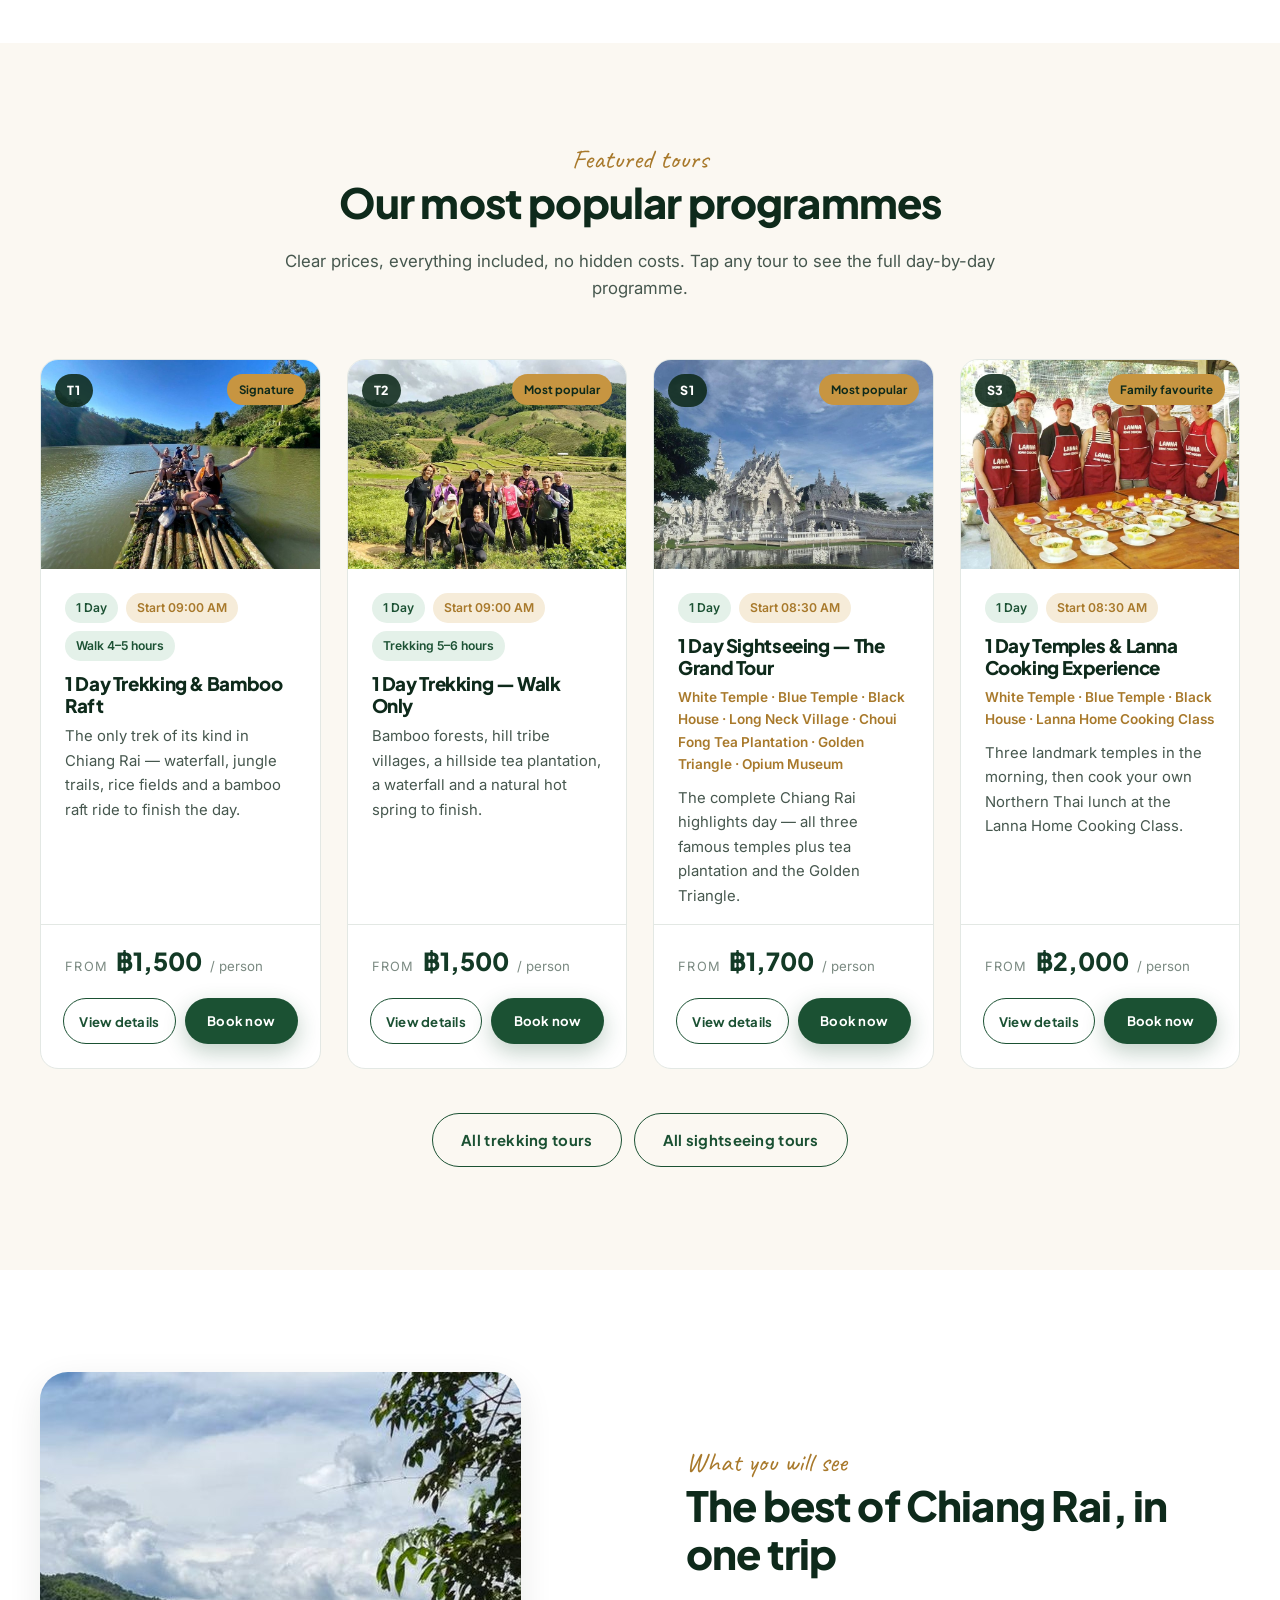
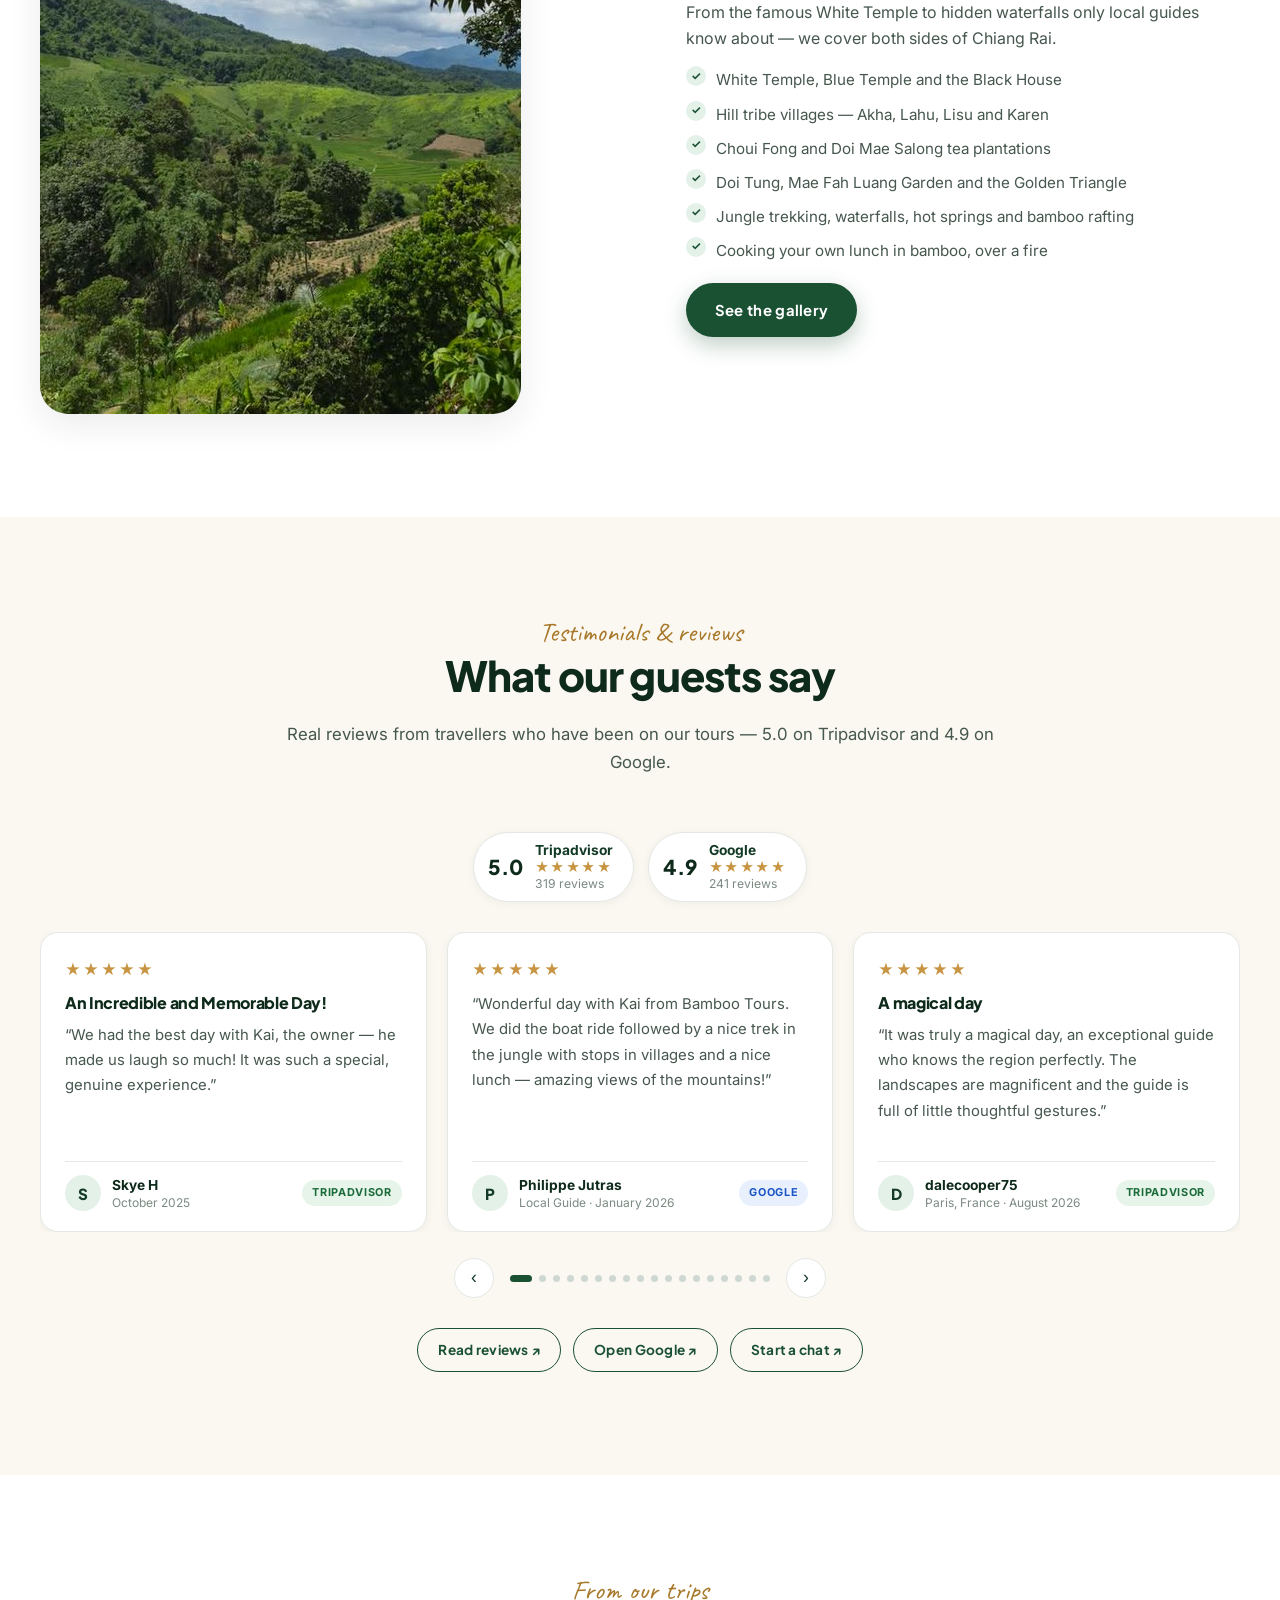
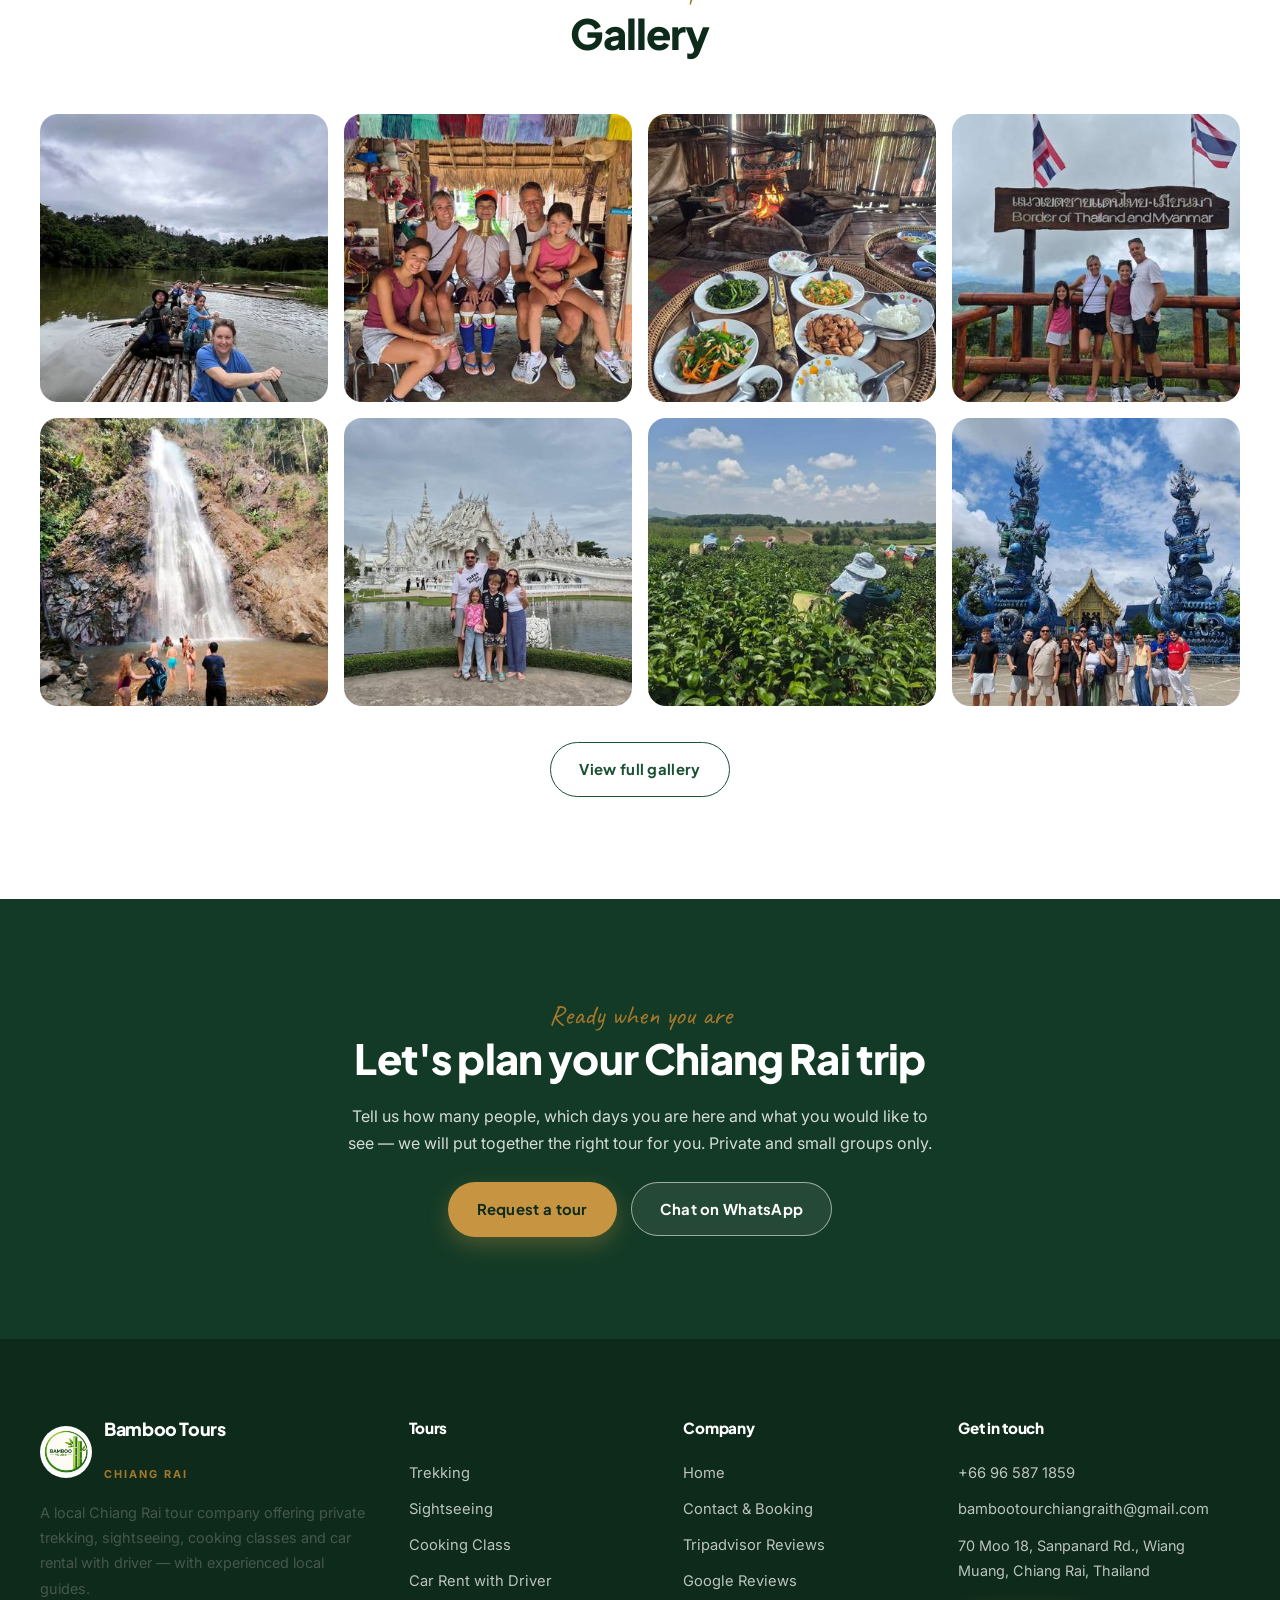
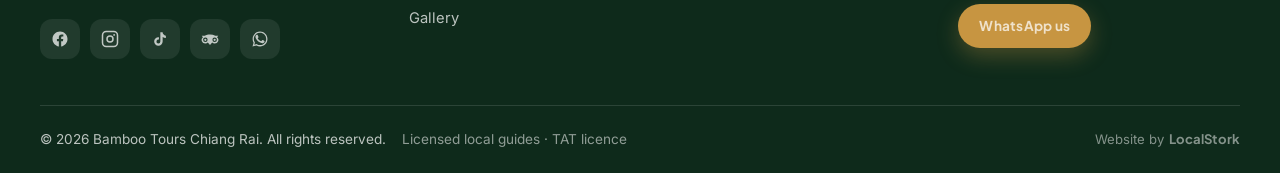
==== commit 5a216c33: "Faster photo grids and footer credit unlinked Gallery and cooking tiles now load 520px thumbnails in" ====
--- a/index.html
+++ b/index.html
@@ -263,9 +263,9 @@
     <div class="foot-bottom">
       <span>&copy; <span data-year></span> Bamboo Tours Chiang Rai. All rights reserved.</span>
       <span class="foot-lic">Licensed local guides · TAT licence</span>
-      <a class="built-by" href="https://localstork.com/en/" target="_blank" rel="noopener">
+      <span class="built-by">
         <span>Website by</span> <b>LocalStork</b>
-      </a>
+      </span>
     </div>
   </div>
 </footer>
